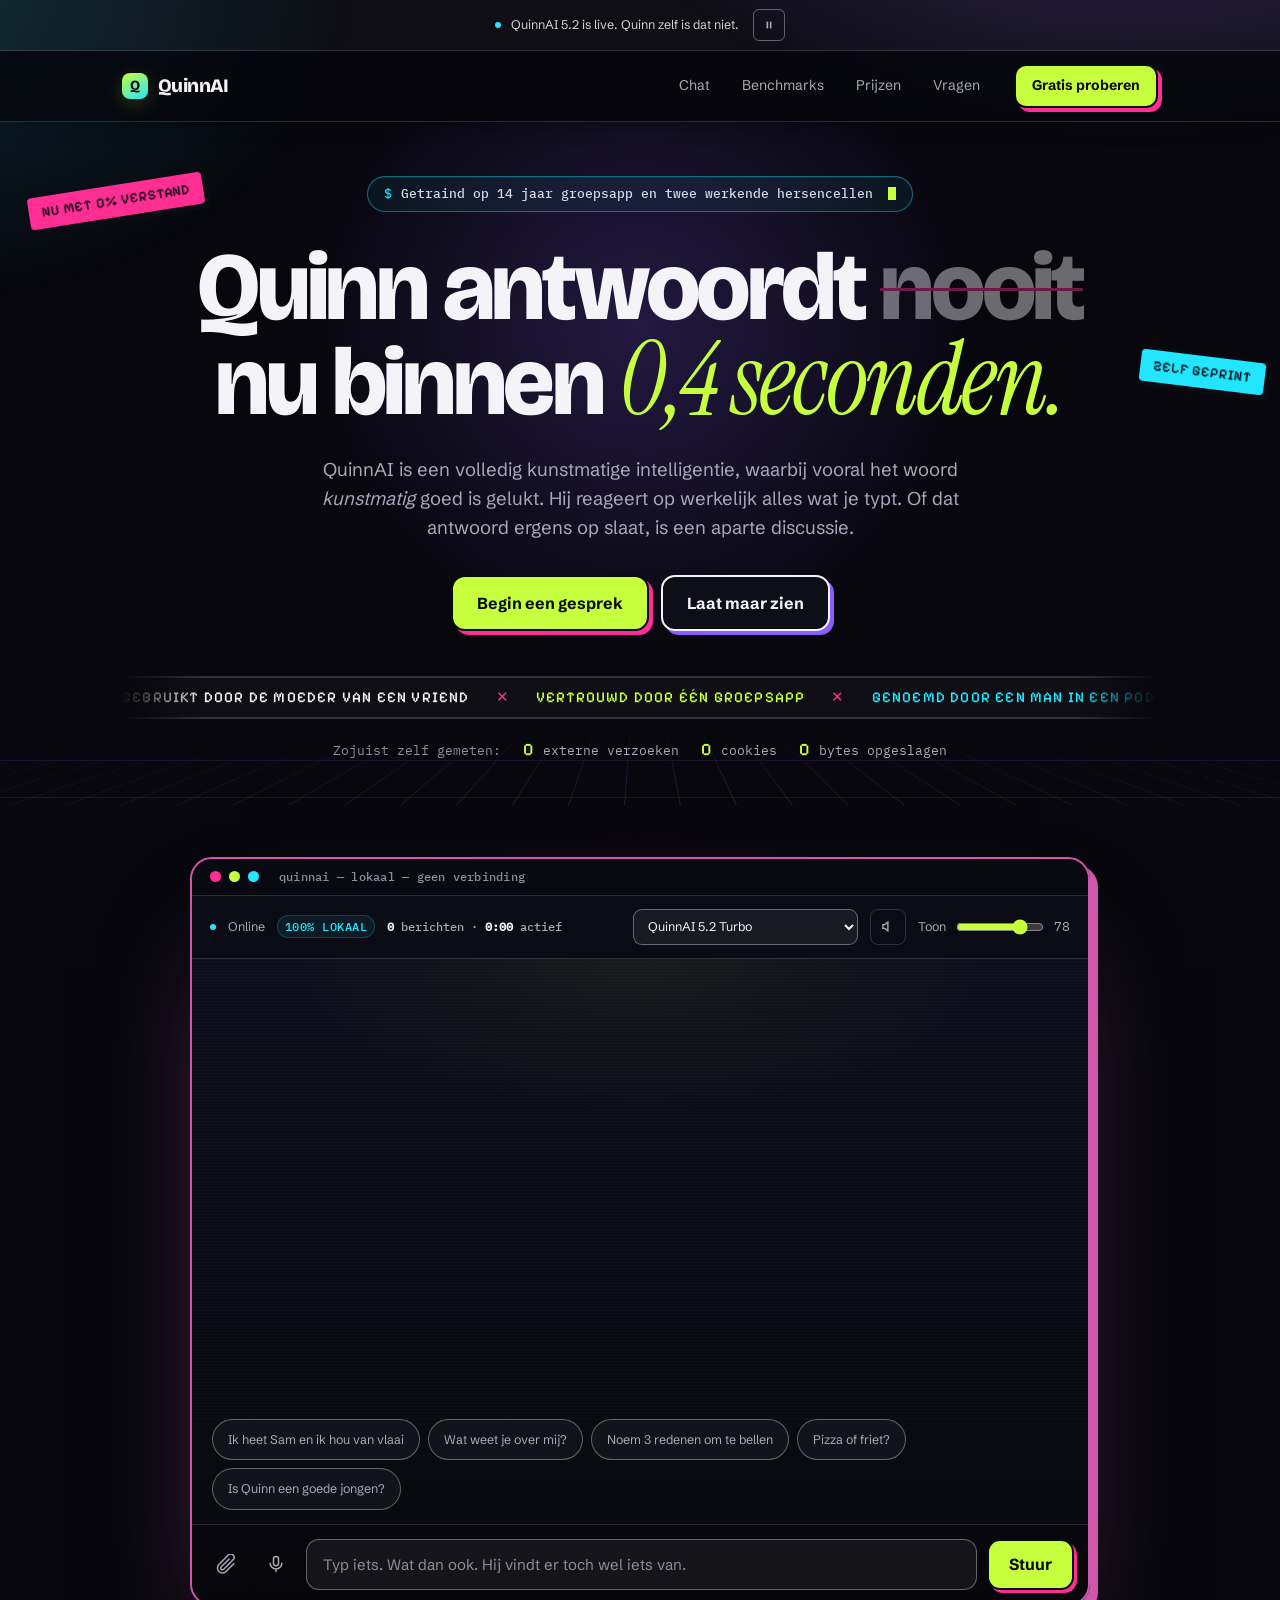
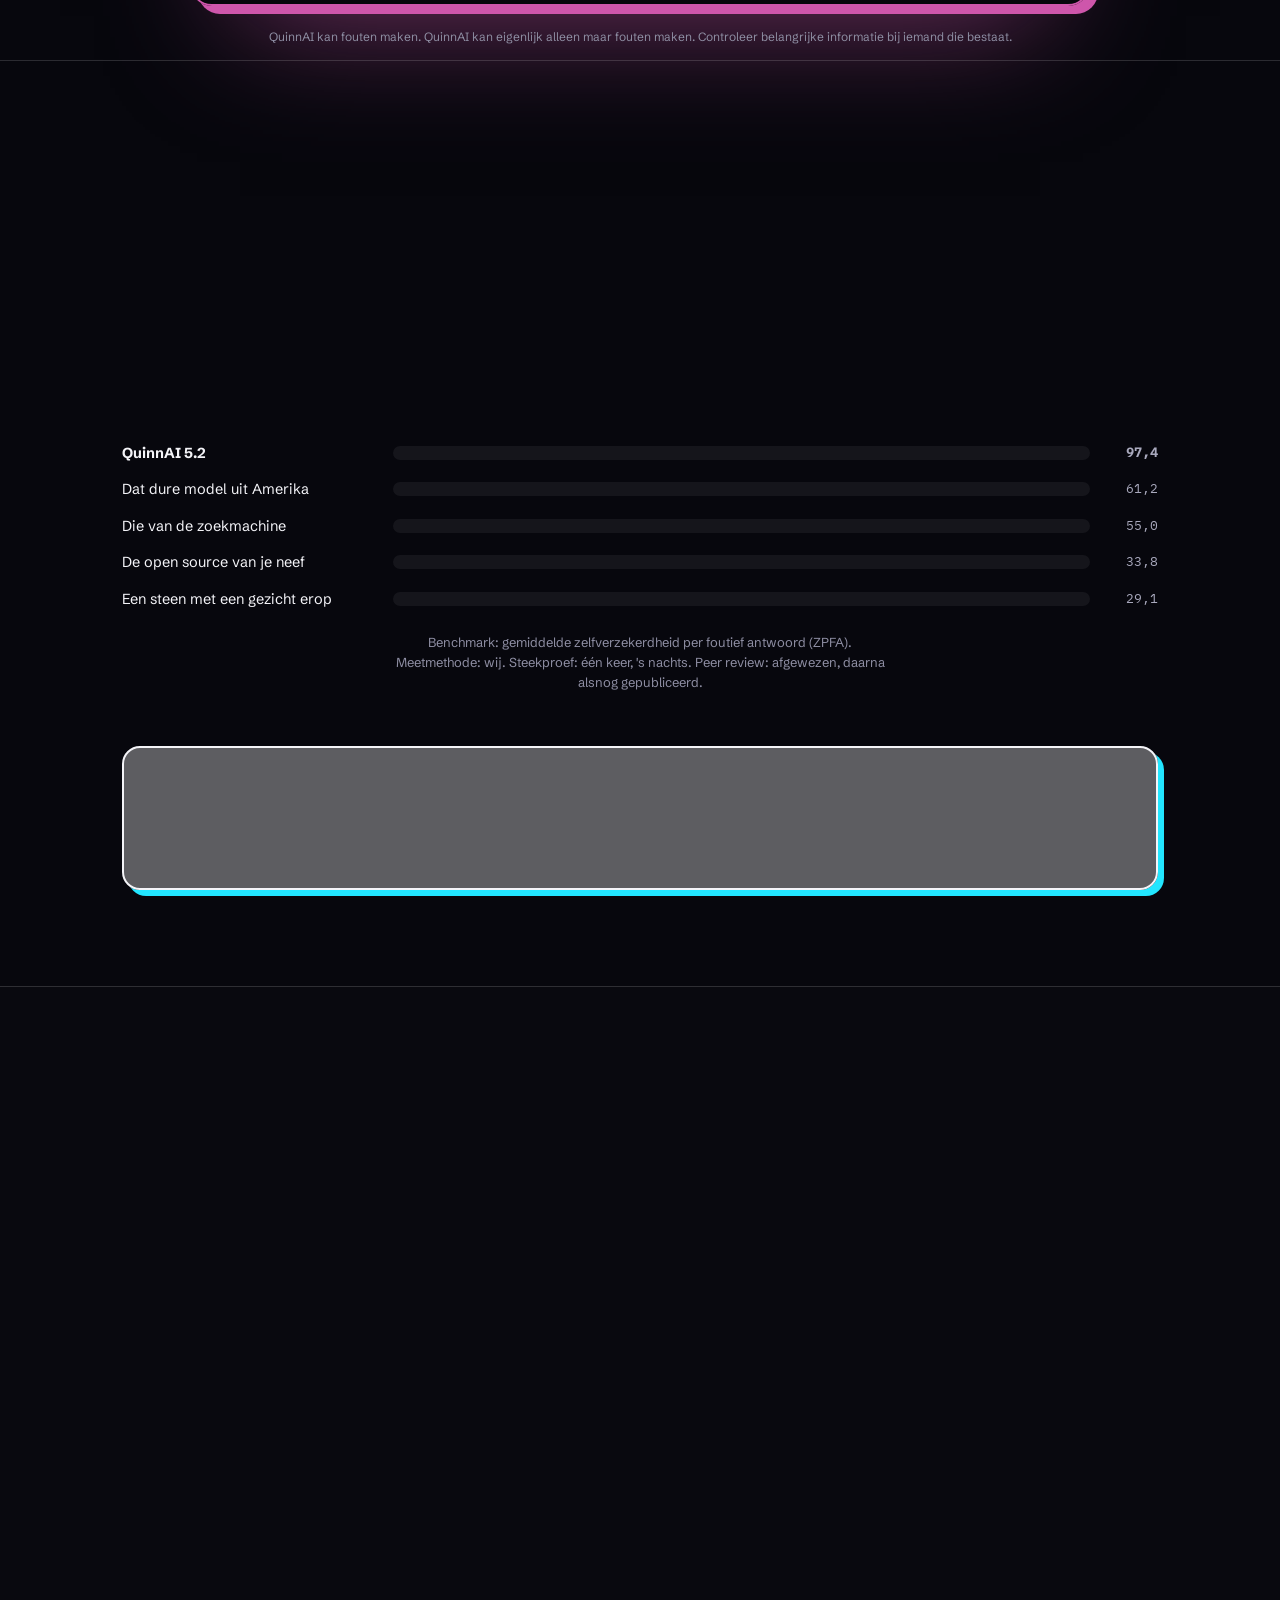
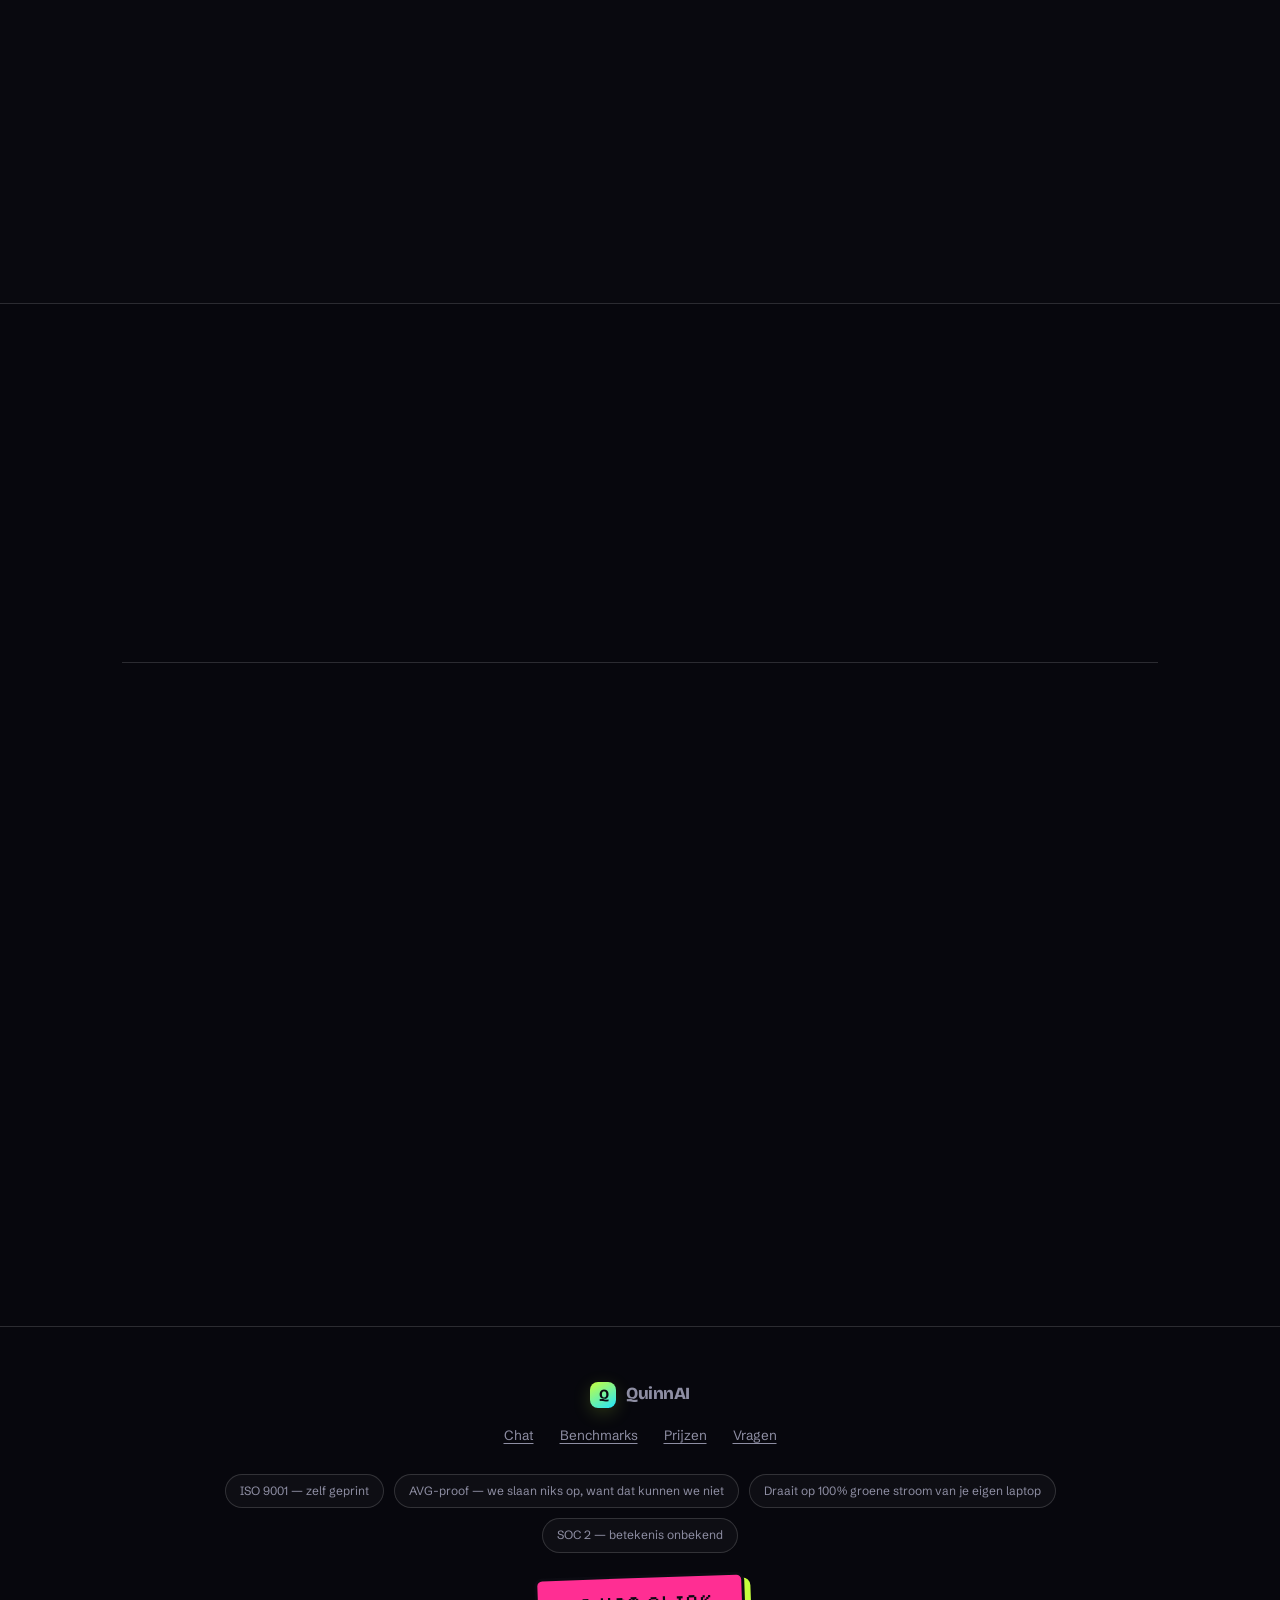
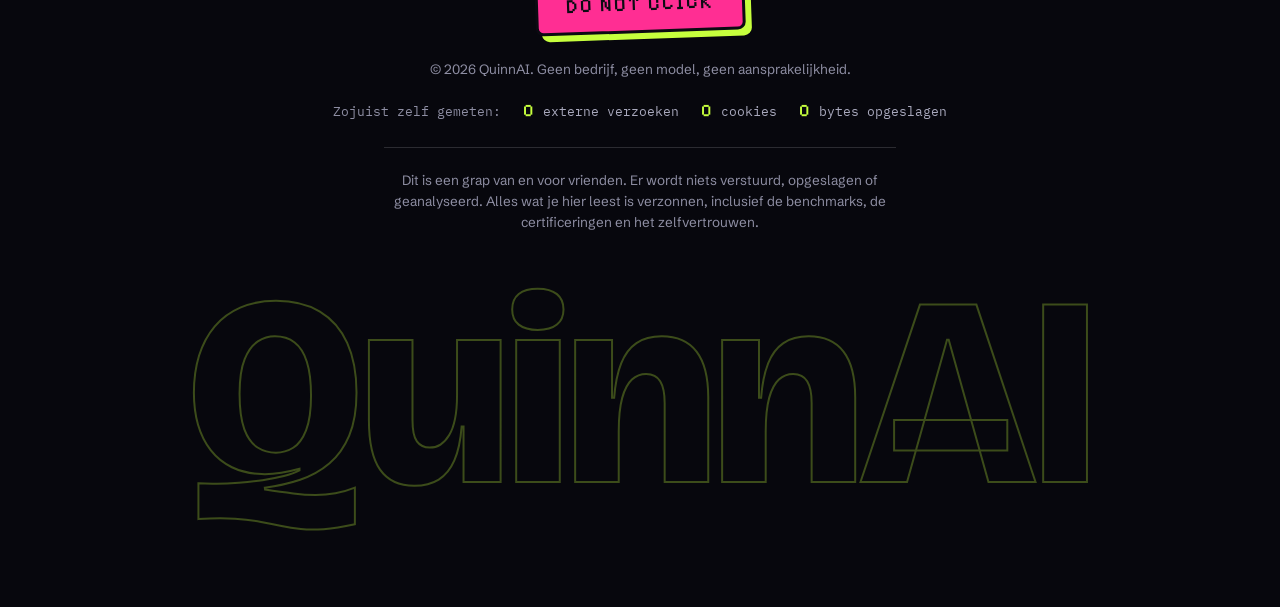
==== index.html @ 5f0dec19 "Engine v6 fase 1: typfouten-tolerantie, stam, scoring, combineren, doorvragen + privacy-opschoning -" ====
<!DOCTYPE html>
<html lang="nl">
<head>
<meta charset="UTF-8">
<meta http-equiv="Content-Security-Policy" content="default-src 'none'; script-src 'self'; style-src 'self'; font-src 'self'; img-src 'self' data:; connect-src 'none'; media-src 'none'; object-src 'none'; base-uri 'none'; form-action 'none'">
<meta name="referrer" content="no-referrer">
<meta name="viewport" content="width=device-width, initial-scale=1">
<title>QuinnAI — het taalmodel dat je liever niet had gehad</title>
<meta name="description" content="QuinnAI: een kunstmatige intelligentie zonder de intelligentie. Antwoordt binnen 0,4 seconden. Zelden nuttig.">
<meta property="og:title" content="QuinnAI">
<meta property="og:description" content="Een taalmodel getraind op 14 jaar groepsapp. Antwoordt binnen 0,4 seconden. Zelden nuttig.">
<meta property="og:type" content="website">
<meta property="og:url" content="https://quinnai.tech/">
<meta property="og:locale" content="nl_NL">
<link rel="canonical" href="https://quinnai.tech/">
<meta property="og:image" content="https://quinnai.tech/assets/img/og-image.png?v=3">
<meta property="og:image:width" content="1200">
<meta property="og:image:height" content="630">
<meta property="og:image:alt" content="QuinnAI — Quinn antwoordt nooit, nu binnen 0,4 seconden.">
<meta name="twitter:card" content="summary_large_image">
<meta name="twitter:title" content="QuinnAI">
<meta name="twitter:description" content="Een taalmodel getraind op 14 jaar groepsapp. Antwoordt binnen 0,4 seconden. Zelden nuttig.">
<meta name="twitter:image" content="https://quinnai.tech/assets/img/og-image.png?v=3">
<meta name="theme-color" content="#07070d">
<meta name="color-scheme" content="dark">
<link rel="apple-touch-icon" href="/assets/img/apple-touch-icon.png">
<link rel="icon" href="data:image/svg+xml,<svg xmlns='http://www.w3.org/2000/svg' viewBox='0 0 64 64'><defs><linearGradient id='g' x1='0' y1='0' x2='1' y2='1'><stop offset='0' stop-color='%23c6ff3d'/><stop offset='1' stop-color='%2322e6ff'/></linearGradient></defs><rect width='64' height='64' rx='16' fill='%2307070d'/><rect x='3' y='3' width='58' height='58' rx='14' fill='url(%23g)'/><text x='32' y='47' font-size='42' font-weight='800' text-anchor='middle' font-family='Helvetica,Arial,sans-serif' fill='%230b0b12'>Q</text></svg>">
<link rel="preload" href="assets/fonts/schibsted-grotesk-latin-wght-normal.woff2" as="font" type="font/woff2" crossorigin>
<link rel="preload" href="assets/fonts/bricolage-grotesque-latin-opsz-normal.woff2" as="font" type="font/woff2" crossorigin>
<link rel="stylesheet" href="assets/css/style.css?v=0cb210b5">
</head>
<body>

<a href="#hoofdinhoud" class="skip-link">Direct naar inhoud</a>

<div class="ticker" role="region" aria-label="Systeemmeldingen">
  <span class="dot"></span>
  <span id="ticker-text">QuinnAI 5.2 is live. Quinn zelf is dat niet.</span>
  <button id="ticker-pauze" class="ticker-pauze" aria-pressed="false" aria-label="Berichtenbalk pauzeren"><svg width="10" height="10" viewBox="0 0 24 24" fill="currentColor" aria-hidden="true"><rect x="6" y="4" width="4" height="16"/><rect x="14" y="4" width="4" height="16"/></svg></button>
</div>

<nav aria-label="Hoofdnavigatie">
  <div class="nav-in">
    <a href="#top" class="brand"><span class="mark">Q</span> QuinnAI</a>
    <div class="nav-links">
      <a href="#chat">Chat</a>
      <a href="#benchmarks">Benchmarks</a>
      <a href="#prijzen">Prijzen</a>
      <a href="#vragen">Vragen</a>
    </div>
    <a href="#chat" class="btn btn-primary">Gratis proberen</a>
  </div>
</nav>

<header id="top">
  <span class="sticker hero-sticker a" aria-hidden="true">Nu met 0% verstand</span>
  <span class="sticker cyan hero-sticker b" aria-hidden="true">Zelf geprint</span>
  <div class="wrap">
    <span class="pill"><span class="pr" aria-hidden="true">$</span> Getraind op 14 jaar groepsapp en twee werkende hersencellen<span class="cursor" aria-hidden="true"></span></span>
    <h1>Quinn antwoordt <s>nooit<span class="sr-only"> (doorgestreept)</span></s><br>nu binnen <span class="serif glitch" data-text="0,4 seconden.">0,4 seconden.</span></h1>
    <p class="lede">QuinnAI is een volledig kunstmatige intelligentie, waarbij vooral het woord <em>kunstmatig</em> goed is gelukt. Hij reageert op werkelijk alles wat je typt. Of dat antwoord ergens op slaat, is een aparte discussie.</p>
    <div class="hero-cta">
      <a href="#chat" class="btn btn-primary">Begin een gesprek</a>
      <button class="btn" id="demo-btn">Laat maar zien</button>
    </div>
    <div class="marquee" role="group" aria-label="Wat anderen over QuinnAI zeggen">
      <div class="marquee-track">
        <div class="marquee-set"><span>Gebruikt door de moeder van een vriend</span><span>Vertrouwd door één groepsapp</span><span>Genoemd door een man in een podcast</span><span>Nog niet aangeklaagd</span><span>0 bronnen geraadpleegd</span><span>Peer review: afgewezen</span><span>ISO 9001: zelf geprint</span></div>
        <div class="marquee-set" aria-hidden="true"><span>Gebruikt door de moeder van een vriend</span><span>Vertrouwd door één groepsapp</span><span>Genoemd door een man in een podcast</span><span>Nog niet aangeklaagd</span><span>0 bronnen geraadpleegd</span><span>Peer review: afgewezen</span><span>ISO 9001: zelf geprint</span></div>
      </div>
    </div>
    <div class="proof" role="group" aria-label="Privacy-meting van deze pagina">
      <span class="proof-label">Zojuist zelf gemeten:</span>
      <span><b data-proof="ext">0</b> externe verzoeken</span>
      <span><b data-proof="cookie">0</b> cookies</span>
      <span><b data-proof="opslag">0</b> bytes opgeslagen</span>
    </div>
  </div>
</header>

<main id="hoofdinhoud" tabindex="-1">
<div class="wrap" id="chat">
  <h2 class="sr-only">Gesprek met QuinnAI</h2>
  <noscript><p class="noscript-melding">QuinnAI draait volledig in je browser en heeft daar JavaScript voor nodig. Zonder JavaScript is er alleen Quinn zelf, en die antwoordt nooit.</p></noscript>
  <div class="chat-shell">
    <div class="chat-title" aria-hidden="true"><i></i><i></i><i></i><span>quinnai &mdash; lokaal &mdash; geen verbinding</span></div>
    <div class="chat-top">
      <span class="dot"></span>
      <span class="label">Online</span>
      <span class="local-badge">100% lokaal</span>
      <span class="session-badge mono" id="session-badge"><span id="sess-msgs">0</span><span class="sb-label"> berichten</span> · <span id="sess-uptime">0:00</span><span class="sb-label"> actief</span></span>
      <div class="right">
        <select class="model" id="model" aria-label="Model kiezen">
          <option>QuinnAI 5.2 Turbo</option>
          <option>QuinnAI 5.2 Nano (heeft honger)</option>
          <option>QuinnAI 4 Legacy (nog bozer)</option>
          <option>Quinn zelf — offline</option>
        </select>
        <button id="sound-btn" class="sound-btn" type="button" aria-pressed="false" aria-label="Typgeluid inschakelen">
          <svg width="15" height="15" viewBox="0 0 24 24" fill="none" stroke="currentColor" stroke-width="2.2" aria-hidden="true"><path d="M11 5 6 9H3v6h3l5 4V5Z"/><path id="sound-golf" d="M16 9a5 5 0 0 1 0 6" opacity="0"/></svg>
        </button>
        <div class="slider-wrap">
          <label for="sarcasme">Toon</label>
          <input type="range" id="sarcasme" min="0" max="100" value="78">
          <span class="mono" id="sarc-val">78</span>
        </div>
      </div>
    </div>

    <div class="log" id="log" role="log" tabindex="0" aria-live="polite" aria-label="Gesprek met QuinnAI"></div>
    <div id="live-announcer" class="sr-only" aria-live="polite" aria-atomic="true"></div>

    <div class="chips" id="chips">
      <button class="chip">Ik heet Sam en ik hou van vlaai</button>
      <button class="chip">Wat weet je over mij?</button>
      <button class="chip">Noem 3 redenen om te bellen</button>
      <button class="chip">Pizza of friet?</button>
      <button class="chip">Is Quinn een goede jongen?</button>
    </div>

    <div class="compose">
      <button type="button" class="fake-attachment" id="fake-clip" aria-label="Bijlage">
        <svg viewBox="0 0 24 24" fill="none" stroke="currentColor" stroke-width="1.8" stroke-linecap="round" stroke-linejoin="round" aria-hidden="true">
          <path d="M21.4 11.6 12 21a6 6 0 0 1-8.5-8.5l11.3-11.3a4 4 0 0 1 5.7 5.7L9.2 18.2a2 2 0 1 1-2.8-2.8l9.2-9.2"/>
        </svg>
      </button>
      <button type="button" class="fake-attachment" id="fake-mic" aria-label="Microfoon">
        <svg viewBox="0 0 24 24" fill="none" stroke="currentColor" stroke-width="1.8" stroke-linecap="round" stroke-linejoin="round" aria-hidden="true">
          <rect x="9" y="3" width="6" height="11" rx="3"/>
          <path d="M5 11a7 7 0 0 0 14 0M12 18v3"/>
        </svg>
      </button>
      <label for="input" class="sr-only">Bericht aan QuinnAI</label>
      <input id="input" type="text" autocomplete="off" placeholder="Typ iets. Wat dan ook. Hij vindt er toch wel iets van.">
      <button class="send" id="send">Stuur</button>
    </div>
  </div>
  <p class="disclaimer">QuinnAI kan fouten maken. QuinnAI kan eigenlijk alleen maar fouten maken. Controleer belangrijke informatie bij iemand die bestaat.</p>

  <div class="profiel" id="profiel" hidden>
    <div class="profiel-top">
      <span class="dot"></span>
      <span class="profiel-titel">Profiel wordt opgebouwd</span>
      <div class="profiel-acties">
        <button id="download-btn" class="vergeet">Download dossier</button>
        <button id="vergeet-btn" class="vergeet">Vergeet alles</button>
      </div>
    </div>
    <dl id="profiel-lijst"></dl>
    <p class="profiel-voet">Dit staat alleen in je eigen browser. Sluit het tabblad en het is weg — daar hoef je niets voor aan te klikken.</p>
  </div>
</div>

<section id="benchmarks" aria-labelledby="h-benchmarks">
  <div class="wrap">
    <div class="sec-head">
      <p class="eyebrow" aria-hidden="true">01 &middot; Benchmarks</p>
      <h2 id="h-benchmarks">De cijfers liegen niet, <span class="serif">wij wel</span></h2>
      <p>We hebben QuinnAI vergeleken met de bekende modellen op de enige benchmark die er in een groepsapp toe doet.</p>
    </div>

    <div class="bench" id="bench">
      <div class="bar-row hero"><span>QuinnAI 5.2</span><span class="track"><span class="fill w-97" data-w="97"></span></span><span class="bar-val">97,4</span></div>
      <div class="bar-row"><span>Dat dure model uit Amerika</span><span class="track"><span class="fill w-61" data-w="61"></span></span><span class="bar-val">61,2</span></div>
      <div class="bar-row"><span>Die van de zoekmachine</span><span class="track"><span class="fill w-55" data-w="55"></span></span><span class="bar-val">55,0</span></div>
      <div class="bar-row"><span>De open source van je neef</span><span class="track"><span class="fill w-34" data-w="34"></span></span><span class="bar-val">33,8</span></div>
      <div class="bar-row"><span>Een steen met een gezicht erop</span><span class="track"><span class="fill w-29" data-w="29"></span></span><span class="bar-val">29,1</span></div>
    </div>
    <p class="bench-note">Benchmark: gemiddelde zelfverzekerdheid per foutief antwoord (ZPFA). Meetmethode: wij. Steekproef: één keer, 's nachts. Peer review: afgewezen, daarna alsnog gepubliceerd.</p>

    <div class="stats">
      <div class="stat"><div class="n" data-count="99.4" data-suffix="%">99,4%</div><div class="k">Zelfvertrouwen zonder onderbouwing</div></div>
      <div class="stat"><div class="n" data-count="0" data-suffix="">0</div><div class="k">Bronnen geraadpleegd, ooit</div></div>
      <div class="stat"><div class="n" data-count="1400" data-suffix="+">1400+</div><div class="k">Meningen over onderwerpen zonder kennis</div></div>
      <div class="stat"><div class="n" data-count="0.4" data-suffix="s">0,4s</div><div class="k">Tot het eerste onzinnige antwoord</div></div>
    </div>
  </div>
</section>

<section id="prijzen" aria-labelledby="h-prijzen">
  <div class="wrap">
    <div class="sec-head">
      <p class="eyebrow" aria-hidden="true">02 &middot; Capitalism&trade;</p>
      <h2 id="h-prijzen">Prijzen</h2>
      <p>Alle abonnementen zijn gratis, want er is geen betaalsysteem, geen bedrijf en geen bankrekening. De knoppen doen wel iets.</p>
    </div>
    <div class="tiers">
      <div class="tier">
        <h3>Gratis</h3>
        <div class="price">€0<small> /altijd</small></div>
        <p class="muted tier-lede">Voor vrienden die bij de kassa opeens naar hun telefoon kijken.</p>
        <ul>
          <li><i>✓</i> Onbeperkt berichten sturen</li>
          <li><i>✓</i> Onbeperkt genegeerd worden</li>
          <li><i>✓</i> Antwoorden van wisselende kwaliteit</li>
          <li class="no"><i>✕</i> Gelijk krijgen</li>
        </ul>
        <button class="btn" data-say="Je gebruikt dit abonnement al. Al twintig minuten. Zonder iets terug te doen.">Kies Gratis</button>
      </div>
      <div class="tier best">
        <span class="ribbon">Meest gekozen</span>
        <h3>Vriendenprijs</h3>
        <div class="price">€7,50<small> /tikkie</small></div>
        <p class="muted tier-lede">Voor wie echt antwoord wil en bereid is daarvoor te betalen.</p>
        <ul>
          <li><i>✓</i> Alles uit Gratis, maar met meer schuldgevoel</li>
          <li><i>✓</i> Antwoord gegarandeerd binnen 3 werkdagen</li>
          <li><i>✓</i> Persoonlijk op maat gemaakte beledigingen</li>
          <li><i>✓</i> Toegang tot het antwoord "sorry druk gehad"</li>
        </ul>
        <button class="btn btn-primary" data-say="Tikkie verstuurd naar je moeder. Zij weet nergens van. Succes met dat gesprek.">Stuur de tikkie</button>
      </div>
      <div class="tier">
        <h3>Enterprise</h3>
        <div class="price price-lang">Date met je moeder<small> /eenmalig</small></div>
        <p class="muted tier-lede">Voor bedrijven die niet weten wat ze kopen, maar wel een avondje uit willen met jouw moeder.</p>
        <ul>
          <li><i>✓</i> Eigen kleurtje in de chat</li>
          <li><i>✓</i> Een factuur met veel afkortingen erop</li>
          <li><i>✓</i> Jouw moeder kiest het restaurant</li>
          <li class="no"><i>✕</i> Opzeggen</li>
        </ul>
        <button class="btn" data-say="Date met je moeder ingepland: zaterdag, 19:00. Zij kiest het restaurant, jij betaalt. Kleine lettertjes: je mag niet naar je telefoon kijken.">Plan de date</button>
      </div>
    </div>
  </div>
</section>

<section id="vragen" aria-labelledby="h-vragen">
  <div class="wrap">
    <div class="sec-head">
      <p class="eyebrow" aria-hidden="true">03 &middot; FAQ</p>
      <h2 id="h-vragen">Vragen die <span class="serif">niemand stelde</span></h2>
      <p>Toch beantwoord, want een echte AI-site heeft dit nou eenmaal.</p>
    </div>
    <div class="faq" id="faq">
      <div class="qa">
        <h3><button aria-expanded="false" aria-controls="faq-1">Is dit een echte AI?</button></h3>
        <div class="a" id="faq-1"><p>Nee. Er zit geen model achter, geen server en geen internetverbinding. Alles gebeurt in je eigen browser met ongeveer driehonderd regels code die je woorden terugkaatst met de zelfverzekerdheid van iemand die net één podcast heeft geluisterd.</p></div>
      </div>
      <div class="qa">
        <h3><button aria-expanded="false" aria-controls="faq-2">Onthoudt hij echt wat ik zeg?</button></h3>
        <div class="a" id="faq-2"><p>Binnen één gesprek wel. Vertel je "ik heet Sam" of "ik hou van vlaai", dan pikt hij dat op, zet het in het profiel onder de chat en komt er later op terug. Het staat puur in het werkgeheugen van je browser: geen server, geen opslag, geen cookie. Ververs de pagina en hij kent je niet meer.</p></div>
      </div>
      <div class="qa">
        <h3><button aria-expanded="false" aria-controls="faq-3">Slaan jullie mijn gesprekken op?</button></h3>
        <div class="a" id="faq-3"><p>We kunnen het niet eens als we zouden willen. Zodra je de pagina ververst is alles weg, inclusief de dingen waar je nu spijt van hebt.</p></div>
      </div>
      <div class="qa">
        <h3><button aria-expanded="false" aria-controls="faq-4">Waarom antwoordt hij zo bot?</button></h3>
        <div class="a" id="faq-4"><p>Dat is geen fout, dat is de hele productstrategie. Schuif de toon-slider naar links als je het zachter wilt. Hij houdt zich er niet aan, maar hij waardeert de moeite.</p></div>
      </div>
      <div class="qa">
        <h3><button aria-expanded="false" aria-controls="faq-5">Kan ik dit op mijn werk gebruiken?</button></h3>
        <div class="a" id="faq-5"><p>Zeker. Zet het in een presentatie, noem het "een verkennend AI-initiatief" en niemand durft door te vragen. Zo werkt de hele sector.</p></div>
      </div>
      <div class="qa">
        <h3><button aria-expanded="false" aria-controls="faq-6">Wie is Quinn?</button></h3>
        <div class="a" id="faq-6"><p>Een vriend die zo vaak "ja ik reageer zo" zei dat zijn vrienden hem Quinn.ai zijn gaan noemen. Deze site is de logische en licht overdreven volgende stap.</p></div>
      </div>
    </div>
  </div>
</section>
</main>

<footer>
  <div class="wrap">
    <div class="brand foot-brand"><span class="mark">Q</span> QuinnAI</div>
    
    <nav aria-label="Footernavigatie" class="footer-nav">
      <a href="#chat">Chat</a>
      <a href="#benchmarks">Benchmarks</a>
      <a href="#prijzen">Prijzen</a>
      <a href="#vragen">Vragen</a>
    </nav>

    <div class="badges">
      <span class="badge">ISO 9001 — zelf geprint</span>
      <span class="badge">AVG-proof — we slaan niks op, want dat kunnen we niet</span>
      <span class="badge">Draait op 100% groene stroom van je eigen laptop</span>
      <span class="badge">SOC 2 — betekenis onbekend</span>
    </div>
    <div class="dnc-wrap"><button type="button" class="dnc" id="do-not-click" aria-haspopup="dialog">Do Not Click</button></div>
    <p>© <span id="year">2026</span> QuinnAI. Geen bedrijf, geen model, geen aansprakelijkheid.</p>
    <div class="proof" role="group" aria-label="Privacy-meting van deze pagina">
      <span class="proof-label">Zojuist zelf gemeten:</span>
      <span><b data-proof="ext">0</b> externe verzoeken</span>
      <span><b data-proof="cookie">0</b> cookies</span>
      <span><b data-proof="opslag">0</b> bytes opgeslagen</span>
    </div>
    <p class="foot-real">Dit is een grap van en voor vrienden. Er wordt niets verstuurd, opgeslagen of geanalyseerd. Alles wat je hier leest is verzonnen, inclusief de benchmarks, de certificeringen en het zelfvertrouwen.</p>
  </div>
  <div class="wordmark" aria-hidden="true">QuinnAI</div>
</footer>

<button id="naar-boven" class="naar-boven" aria-label="Terug naar boven" hidden>
  <svg width="18" height="18" viewBox="0 0 24 24" fill="none" stroke="currentColor" stroke-width="2.4" aria-hidden="true"><path d="M12 19V5M5 12l7-7 7 7"/></svg>
</button>


<div id="bsod" class="bsod" role="alertdialog" aria-modal="true" aria-labelledby="bsod-titel" aria-describedby="bsod-tekst" hidden>
  <div class="bsod-in">
    <p class="bsod-smiley" aria-hidden="true">:(</p>
    <h2 id="bsod-titel">QuinnAI heeft een probleem ondervonden</h2>
    <p id="bsod-tekst" class="bsod-tekst"></p>
    <p class="bsod-pct" aria-hidden="true"><span id="bsod-pct">0</span>% voltooid</p>
    <div class="bsod-rij">
      <canvas id="bsod-qr" class="bsod-qr" width="25" height="25" aria-hidden="true"></canvas>
      <div class="bsod-meta">
        <p>Meer informatie vind je nergens, want we hebben niets bijgehouden.</p>
        <p>Als je contact opneemt met Quinn, geef dan deze stopcode door: <b id="bsod-code"></b></p>
      </div>
    </div>
    <button type="button" id="bsod-sluit" class="btn bsod-btn">Doe alsof er niets gebeurd is</button>
  </div>
</div>
<script src="assets/js/engine.js?v=efb0bb90"></script>
<script src="assets/js/proof.js?v=f2be174e"></script>
<script src="assets/js/arcade.js?v=b09ea455"></script>
<script src="assets/js/ui.js?v=526b738d"></script>
<script src="assets/js/bsod.js?v=1feeb1b1"></script>
</body>
</html>
---- assets/css/style.css ----
/* Zelf gehoste lettertypen (geen verbinding met Google; zie assets/fonts/) */
@font-face{font-family:'Bricolage Grotesque';font-style:normal;font-weight:200 800;font-display:swap;src:url(../fonts/bricolage-grotesque-latin-opsz-normal.woff2) format('woff2');unicode-range:U+0000-00FF,U+0131,U+0152-0153,U+02BB-02BC,U+02C6,U+02DA,U+02DC,U+0304,U+0308,U+0329,U+2000-206F,U+20AC,U+2122,U+2191,U+2193,U+2212,U+2215,U+FEFF,U+FFFD}
@font-face{font-family:'Schibsted Grotesk';font-style:normal;font-weight:400 900;font-display:swap;src:url(../fonts/schibsted-grotesk-latin-wght-normal.woff2) format('woff2');unicode-range:U+0000-00FF,U+0131,U+0152-0153,U+02BB-02BC,U+02C6,U+02DA,U+02DC,U+0304,U+0308,U+0329,U+2000-206F,U+20AC,U+2122,U+2191,U+2193,U+2212,U+2215,U+FEFF,U+FFFD}
@font-face{font-family:'Instrument Serif';font-style:italic;font-weight:400;font-display:swap;src:url(../fonts/instrument-serif-latin-400-italic.woff2) format('woff2');unicode-range:U+0020-007E,U+00A0-00FF,U+0131,U+0152-0153,U+02C6,U+02DA,U+02DC,U+2013-2014,U+2018-201E,U+2022,U+2026,U+20AC,U+2212}
@font-face{font-family:'Boldonse';font-style:normal;font-weight:400;font-display:swap;src:url(../fonts/boldonse-latin-400-normal.woff2) format('woff2');unicode-range:U+0020-007E,U+00A0-00FF,U+0131,U+0152-0153,U+02C6,U+02DA,U+02DC,U+2013-2014,U+2018-201E,U+2022,U+2026,U+20AC,U+2212}
@font-face{font-family:'Pixelify Sans';font-style:normal;font-weight:500;font-display:swap;src:url(../fonts/pixelify-sans-latin-500-normal.woff2) format('woff2');unicode-range:U+0020-007E,U+00A0-00FF,U+0131,U+0152-0153,U+02C6,U+02DA,U+02DC,U+2013-2014,U+2018-201E,U+2022,U+2026,U+20AC,U+2212}
@font-face{font-family:'IBM Plex Mono';font-style:normal;font-weight:400;font-display:swap;src:url(../fonts/ibm-plex-mono-latin-400-normal.woff2) format('woff2');unicode-range:U+0000-00FF,U+0131,U+0152-0153,U+02BB-02BC,U+02C6,U+02DA,U+02DC,U+0304,U+0308,U+0329,U+2000-206F,U+20AC,U+2122,U+2191,U+2193,U+2212,U+2215,U+FEFF,U+FFFD}
@font-face{font-family:'IBM Plex Mono';font-style:normal;font-weight:500;font-display:swap;src:url(../fonts/ibm-plex-mono-latin-500-normal.woff2) format('woff2');unicode-range:U+0000-00FF,U+0131,U+0152-0153,U+02BB-02BC,U+02C6,U+02DA,U+02DC,U+0304,U+0308,U+0329,U+2000-206F,U+20AC,U+2122,U+2191,U+2193,U+2212,U+2215,U+FEFF,U+FFFD}
:root{
    /* AI Arcade (v3): bijna-zwart met neon. Alle tekst-op-achtergrond paren worden bewaakt door tools/check.js */
    --ink:#07070d;
    --ink-2:#0e0e19;
    --ink-3:#171726;
    --line:rgba(255,255,255,.35);      /* 3:1 non-text contrast */
    --line-soft:rgba(255,255,255,.15);
    --paper:#f4f4f8;
    --muted:#a9a9bd;
    --muted-3:#8e8ea3;
    --bsod:#0a3fd1;           /* alleen voor de nep-crash (Do Not Click) */
    --lime:#c6ff3d;           /* primair: CTA's, accent, glow */
    --pink:#ff2e93;           /* secundair: stickers, hover, gevaar */
    --violet:#8b5cff;         /* verlopen, lijnen, gloed */
    --cyan:#22e6ff;           /* links, data, chat-glow, terminal */
    --orange:#ff7a1a;         /* warm accent in verlopen */
    --lime-hover:#d8ff6e;     /* hover op lime-knoppen */
    --on-lime:#0b0b12;        /* tekst op lime / cyaan / roze */
    --on-lime-mark:#0b0b12;   /* Q op het merk-icoon */
    --text-soft:#d8d8e6;      /* iets zachter dan --paper, voor lijstjes en profiel */
    --surface-1:rgba(255,255,255,.03);
    --surface-2:rgba(255,255,255,.06);
    --surface-3:rgba(255,255,255,.11);
    --radius:18px;
    --wrap:1080px;
    color-scheme:dark;   /* native controls (select, range, scrollbars) in donker */
    --font-display:'Boldonse','Bricolage Grotesque',sans-serif;   /* alleen korte stukken: breed lettertype */
    --font-pixel:'Pixelify Sans','IBM Plex Mono',monospace;
    --hard:4px 4px 0;          /* neubrutalist offset-schaduw */
    --dur-fast:.15s;   /* hover/active */
    --dur:.22s;        /* kaarten, tegels */
  }
  *{box-sizing:border-box}
  ::selection{background:var(--lime);color:var(--on-lime)}
  html{scrollbar-color:rgba(255,255,255,.22) var(--ink)}
  .serif{font-family:'Instrument Serif',Georgia,serif;font-style:italic;font-weight:400;letter-spacing:-.015em;color:var(--lime)}
  .eyebrow{font:500 14px var(--font-pixel);letter-spacing:.16em;text-transform:uppercase;color:var(--cyan);margin:0 0 14px}
  .cursor{display:inline-block;width:.55em;height:1em;background:var(--lime);margin-left:6px;vertical-align:-2px;animation:blink 1s steps(1) infinite}
  html{scroll-behavior:smooth;scroll-padding-top:72px}
  body{
    margin:0;background:var(--ink);color:var(--paper);
    font-family:'Schibsted Grotesk',system-ui,-apple-system,'Segoe UI',sans-serif;
    font-size:16px;line-height:1.55;-webkit-font-smoothing:antialiased;
    overflow-x:hidden;
  }
  body::before{
    content:"";position:fixed;inset:-10%;pointer-events:none;z-index:0;
    background:
      radial-gradient(900px 560px at 82% -10%, rgba(139,92,255,.30), transparent 62%),
      radial-gradient(760px 520px at 2% 8%, rgba(34,230,255,.14), transparent 60%),
      radial-gradient(900px 500px at 50% 112%, rgba(255,46,147,.14), transparent 60%);
    animation:drift 22s ease-in-out infinite alternate;
  }
  @keyframes drift{
    from{transform:translate(0,0)}
    to{transform:translate(-1.5%, 1.5%)}
  }
  body::after{
    content:"";position:fixed;inset:0;pointer-events:none;z-index:0;opacity:.22;
    background-image:linear-gradient(var(--surface-1) 1px,transparent 1px),
      linear-gradient(90deg,var(--surface-1) 1px,transparent 1px);
    background-size:48px 48px;
    mask-image:linear-gradient(to bottom,black,transparent 70%);
  }
  .wrap{max-width:var(--wrap);margin:0 auto;padding:0 22px;position:relative;z-index:1}
  h1,h2,h3{font-family:'Bricolage Grotesque',Georgia,serif;font-weight:800;letter-spacing:-.025em;line-height:1.02;margin:0}
  p{margin:0}
  a{color:inherit}
  .mono{font-family:'IBM Plex Mono',ui-monospace,monospace}
  .muted{color:var(--muted)}

  /* ---------- ticker ---------- */
  .ticker{
    border-bottom:1px solid var(--line-soft);background:var(--surface-1);
    font-size:12.5px;padding:9px 22px;display:flex;gap:10px;align-items:center;justify-content:center;
    position:relative;z-index:30;color:var(--muted);text-align:center;
  }
  .dot{width:6px;height:6px;border-radius:50%;background:var(--cyan);flex:none;box-shadow:0 0 0 0 rgba(34,230,255,.5);animation:ping 2.4s infinite}
  /* SC 2.2.2: de pauzeknop stopt álle decoratieve animaties (animation:none i.p.v. paused,
     anders blijven nieuwe berichten met animation-fill-mode:both onzichtbaar op opacity 0). */
  body.pauzeer-animaties::before,
  body.pauzeer-animaties *,
  body.pauzeer-animaties *::before,
  body.pauzeer-animaties *::after{animation:none!important}
  @keyframes ping{70%{box-shadow:0 0 0 7px rgba(34,230,255,0)}100%{box-shadow:0 0 0 0 rgba(34,230,255,0)}}
  #ticker-text{color:var(--paper);opacity:.85}

  /* ---------- nav ---------- */
  nav{position:sticky;top:0;z-index:40;backdrop-filter:blur(18px);background:rgba(7,7,13,.78);border-bottom:1px solid var(--line-soft);box-shadow:0 12px 30px -24px #000}
  .nav-in{max-width:var(--wrap);margin:0 auto;padding:13px 22px;display:flex;align-items:center;gap:20px}
  .brand{display:flex;align-items:center;gap:10px;font-family:'Bricolage Grotesque',serif;font-weight:800;font-size:19px;letter-spacing:-.03em;text-decoration:none}
  .mark{width:26px;height:26px;border-radius:8px;background:linear-gradient(150deg,var(--lime),var(--cyan));display:grid;place-items:center;color:var(--on-lime-mark);font-size:14px;font-weight:800;flex:none;box-shadow:0 5px 18px rgba(198,255,61,.18)}
  .nav-links{display:flex;gap:4px;margin-left:auto}
  .nav-links a{padding:10px 14px;border-radius:9px;font-size:14px;color:var(--muted);text-decoration:none;position:relative;transition:color var(--dur-fast)}
  .nav-links a:hover{color:var(--paper);background:var(--surface-2)}
  .nav-links a.actief{color:var(--paper)}
  .nav-links a.actief::after{content:"";position:absolute;left:14px;right:14px;bottom:4px;height:2px;border-radius:2px;background:var(--lime)}
  .btn{
    font:inherit;font-size:14px;font-weight:700;padding:9px 16px;border-radius:12px;border:2px solid var(--paper);
    background:var(--ink-2);color:var(--paper);cursor:pointer;text-decoration:none;display:inline-block;
    box-shadow:var(--hard) var(--violet);
    transition:background var(--dur-fast),transform var(--dur-fast),box-shadow var(--dur-fast);
  }
  .btn:hover{background:var(--ink-3);transform:translate(-2px,-2px);box-shadow:6px 6px 0 var(--violet)}
  .btn:active{transform:translate(3px,3px);box-shadow:1px 1px 0 var(--violet)}
  .btn-primary{background:var(--lime);color:var(--on-lime);border-color:var(--on-lime);box-shadow:var(--hard) var(--pink)}
  .btn-primary:hover{background:var(--lime-hover);box-shadow:6px 6px 0 var(--pink)}
  .btn-primary:active{box-shadow:1px 1px 0 var(--pink)}
  :focus-visible{outline:2px solid var(--lime);outline-offset:3px;border-radius:6px}

  .sr-only{position:absolute;width:1px;height:1px;padding:0;margin:-1px;overflow:hidden;clip:rect(0,0,0,0);white-space:nowrap;border:0}

  .naar-boven{
    position:fixed;right:18px;bottom:calc(18px + env(safe-area-inset-bottom,0px));z-index:60;
    width:44px;height:44px;border-radius:13px;border:1px solid var(--line);
    background:rgba(13,17,24,.85);backdrop-filter:blur(10px);color:var(--paper);
    display:grid;place-items:center;cursor:pointer;box-shadow:0 12px 30px -12px rgba(0,0,0,.6);
    opacity:0;transform:translateY(10px);pointer-events:none;visibility:hidden;
    transition:opacity .25s,transform .25s,background var(--dur),visibility 0s linear .25s;
  }
  /* SC 2.4.7: onzichtbaar = ook niet focusbaar (visibility:hidden haalt hem uit de tab-volgorde) */
  .naar-boven.zichtbaar{opacity:1;transform:none;pointer-events:auto;visibility:visible;transition:opacity .25s,transform .25s,background var(--dur),visibility 0s}
  .naar-boven:hover{background:var(--surface-3)}
  .naar-boven:active{transform:scale(.92)}

  .sound-btn{
    background:none;border:1px solid var(--line-soft);border-radius:8px;color:var(--muted);
    width:36px;height:36px;display:grid;place-items:center;cursor:pointer;flex:none;
    transition:color var(--dur-fast),border-color var(--dur-fast);
  }
  .sound-btn:hover{color:var(--paper);border-color:var(--line)}
  .sound-btn[aria-pressed="true"]{color:var(--lime);border-color:rgba(198,255,61,.4)}
  .sound-btn[aria-pressed="true"] #sound-golf{opacity:1}
  .skip-link{
    position:absolute;left:12px;top:-60px;z-index:100;background:var(--lime);color:var(--on-lime);
    font-weight:700;font-size:14px;padding:10px 16px;border-radius:10px;text-decoration:none;
    transition:top var(--dur-fast);
  }
  .skip-link:focus{top:12px}
  #hoofdinhoud:focus{outline:none}   /* alleen programmatische focus na de skip-link */

  .ticker-pauze{
    background:none;border:1px solid var(--line);border-radius:6px;color:var(--muted);
    width:32px;height:32px;flex:none;display:grid;place-items:center;cursor:pointer;margin-left:4px;
  }
  .ticker-pauze[hidden]{display:none}
  .ticker-pauze:hover{color:var(--paper);border-color:var(--line)}
  .ticker-pauze[aria-pressed="true"] svg{display:none}
  .ticker-pauze[aria-pressed="true"]::after{content:"▶";font-size:9px;line-height:1}

  /* ---------- hero ---------- */
  header{padding:clamp(32px,6vh,80px) 0 44px;text-align:center;position:relative;isolation:isolate;overflow-x:clip}
  /* cursor-spotlight (alleen fijne pointer, gezet door arcade.js) */
  header::before{content:"";position:absolute;inset:0;z-index:-1;pointer-events:none;background:radial-gradient(520px circle at var(--mx,50%) var(--my,30%),rgba(139,92,255,.22),transparent 65%)}
  /* retro-grid horizon: perspectief-raster onder de hero, pure CSS */
  header::after{content:"";position:absolute;left:-30%;right:-30%;bottom:0;height:52%;z-index:-1;pointer-events:none;
    background:linear-gradient(rgba(139,92,255,.55) 1px,transparent 1px) 0 0/100% 56px,linear-gradient(90deg,rgba(139,92,255,.55) 1px,transparent 1px) 0 0/56px 100%;
    transform:perspective(420px) rotateX(64deg);transform-origin:50% 100%;
    -webkit-mask-image:linear-gradient(to top,#000 5%,transparent 80%);mask-image:linear-gradient(to top,#000 5%,transparent 80%);opacity:.4;animation:grid-run 2.4s linear infinite}
  @keyframes grid-run{to{background-position:0 56px,0 0}}
  .pill{
    display:inline-flex;align-items:center;gap:9px;font:500 13px/1.4 'IBM Plex Mono',monospace;color:var(--text-soft);
    border:1px solid rgba(34,230,255,.4);border-radius:999px;padding:8px 16px;margin-bottom:clamp(18px,3.4vh,30px);
    background:rgba(34,230,255,.06);box-shadow:inset 0 1px 0 var(--surface-2),0 0 40px -18px rgba(34,230,255,.6);
  }
  .pill .pr{color:var(--cyan);font-weight:500}
  .sticker{display:inline-block;font:500 14px/1 var(--font-pixel);letter-spacing:.06em;text-transform:uppercase;padding:9px 13px;border:2px solid var(--on-lime);border-radius:6px;background:var(--pink);color:var(--on-lime);box-shadow:3px 3px 0 var(--on-lime);transform:rotate(var(--rot,-4deg))}
  .sticker.lime{background:var(--lime)}
  .sticker.cyan{background:var(--cyan)}
  .hero-sticker{position:absolute;z-index:2;pointer-events:none}
  .hero-sticker.a{--rot:-9deg;top:9%;left:2%}
  .hero-sticker.b{--rot:7deg;top:34%;right:1%}
  @media (max-width:1180px){.hero-sticker{display:none}}
  /* glitch op hover/focus: RGB-split via twee kopieën (decoratief, uit de toegankelijkheidsboom) */
  .glitch{position:relative}
  @media (min-width:761px){.glitch{display:inline-block}}
  @media (max-width:760px){.glitch::before,.glitch::after{display:none}}
  .glitch::before,.glitch::after{content:attr(data-text);content:attr(data-text) / "";position:absolute;inset:0;opacity:0;pointer-events:none;mix-blend-mode:screen}
  .glitch::before{color:var(--pink);transform:translate(-3px,0)}
  .glitch::after{color:var(--cyan);transform:translate(3px,0)}
  .glitch:hover::before,.glitch:hover::after,.glitch:focus-visible::before,.glitch:focus-visible::after{opacity:.9;animation:glitch-a .45s steps(2,end) 2}
  .glitch:hover::after,.glitch:focus-visible::after{animation-name:glitch-b}
  @keyframes glitch-a{0%{clip-path:inset(0 0 70% 0);transform:translate(-4px,-1px)}50%{clip-path:inset(40% 0 20% 0);transform:translate(3px,1px)}100%{clip-path:inset(75% 0 0 0);transform:translate(-3px,0)}}
  @keyframes glitch-b{0%{clip-path:inset(60% 0 10% 0);transform:translate(4px,1px)}50%{clip-path:inset(10% 0 60% 0);transform:translate(-3px,-1px)}100%{clip-path:inset(0 0 80% 0);transform:translate(3px,0)}}
  h1{font-size:clamp(44px,min(8vw,13.5vh),96px);line-height:.96;letter-spacing:-.034em;text-wrap:balance}
  h1 .serif{letter-spacing:-.025em;font-size:1.06em;line-height:.9}
  h1 s{text-decoration-thickness:3px;text-decoration-color:var(--pink);opacity:.42}
  .lede{max-width:60ch;margin:clamp(16px,3vh,28px) auto 0;color:var(--muted);font-size:clamp(16.5px,2.3vh,18.5px);line-height:1.55}
  .hero-cta{display:flex;gap:12px;justify-content:center;margin-top:clamp(20px,3.6vh,34px);flex-wrap:wrap}
  .hero-cta .btn{padding:14px 24px;font-size:16px;border-radius:14px}
  .marquee{margin-top:clamp(28px,5vh,52px);overflow:hidden;border-block:2px solid var(--line-soft);background:var(--surface-1);padding:12px 0;-webkit-mask-image:linear-gradient(90deg,transparent,#000 8%,#000 92%,transparent);mask-image:linear-gradient(90deg,transparent,#000 8%,#000 92%,transparent)}
  .marquee-track{display:flex;width:max-content;gap:0;animation:marquee 38s linear infinite}
  .marquee:hover .marquee-track,.marquee:focus-within .marquee-track{animation-play-state:paused}
  .marquee-set{display:flex;flex:none;align-items:center}
  .marquee-set span{font:500 15px/1 var(--font-pixel);letter-spacing:.08em;text-transform:uppercase;color:var(--paper);white-space:nowrap}
  .marquee-set span::after{content:"\2715";color:var(--pink);margin:0 26px}
  .marquee-set span:nth-child(3n+2){color:var(--lime)}
  .marquee-set span:nth-child(3n){color:var(--cyan)}
  @keyframes marquee{to{transform:translateX(-50%)}}
  /* zonder beweging (reduced motion of gepauzeerd): geen scroll, gewoon een nette gecentreerde rij zonder dubbelen */
  @media (prefers-reduced-motion:reduce){.marquee-track{width:auto;justify-content:center;flex-wrap:wrap}.marquee-set{flex-wrap:wrap;justify-content:center;row-gap:10px}.marquee-set[aria-hidden="true"]{display:none}.marquee{-webkit-mask-image:none;mask-image:none}}
  body.pauzeer-animaties .marquee-track{width:auto;justify-content:center;flex-wrap:wrap}
  body.pauzeer-animaties .marquee-set{flex-wrap:wrap;justify-content:center;row-gap:10px}
  body.pauzeer-animaties .marquee-set[aria-hidden="true"]{display:none}
  body.pauzeer-animaties .marquee{-webkit-mask-image:none;mask-image:none}

  .proof{display:flex;flex-wrap:wrap;gap:6px 22px;justify-content:center;align-items:center;margin-top:22px;font:400 13px/1.5 'IBM Plex Mono',monospace;color:var(--muted)}
  .proof b{color:var(--lime);font:500 1.35em/1 var(--font-pixel);margin-right:2px}
  .proof-label{color:var(--muted-3)}

  /* ---------- chat ---------- */
  .chat-shell{
    --tone:.78;
    max-width:900px;margin:52px auto 0;border:2px solid var(--cyan);border-radius:22px;
    background:linear-gradient(180deg,#0f0f1c,#08080f);
    box-shadow:8px 8px 0 var(--cyan),0 60px 120px -50px rgba(139,92,255,.5);overflow:hidden;
  }
  /* de glow volgt de toon-slider: 0 = cyaan (braaf), 100 = roze (sarcasme) */
  @supports (color:color-mix(in srgb,red,blue)){
    .chat-shell{--glow:color-mix(in srgb,var(--pink) calc(var(--tone) * 100%),var(--cyan));border-color:var(--glow);box-shadow:8px 8px 0 var(--glow),0 60px 120px -50px color-mix(in srgb,var(--glow) 55%,transparent)}
  }
  .chat-shell.flits{animation:flits .5s ease-out}
  @keyframes flits{0%{outline:3px solid var(--lime);outline-offset:2px}100%{outline:3px solid transparent;outline-offset:16px}}
  .chat-title{display:flex;align-items:center;gap:8px;padding:12px 18px;border-bottom:1px solid var(--line-soft);background:rgba(0,0,0,.4);font:500 12px/1 'IBM Plex Mono',monospace;color:var(--muted-3);letter-spacing:.02em}
  .chat-title i{width:11px;height:11px;border-radius:50%;background:var(--pink);display:block}
  .chat-title i:nth-child(2){background:var(--lime)}
  .chat-title i:nth-child(3){background:var(--cyan)}
  .chat-title span{margin-left:12px}
  .chat-top{display:flex;align-items:center;gap:12px;padding:13px 18px;border-bottom:1px solid var(--line-soft);background:rgba(0,0,0,.2);flex-wrap:wrap}
  .chat-top .label{font-size:12.5px;color:var(--muted)}
  .local-badge{font:500 12px 'IBM Plex Mono',monospace;letter-spacing:.04em;text-transform:uppercase;color:var(--cyan);border:1px solid rgba(34,230,255,.2);background:rgba(34,230,255,.07);border-radius:999px;padding:3px 7px}
  select.model{
    font:inherit;font-size:12.5px;background:var(--surface-2);color:var(--paper);
    border:1px solid var(--line);border-radius:9px;padding:8px 10px;min-height:36px;cursor:pointer;
  }
  select.model option{background:var(--ink-2)}
  .chat-top .right{margin-left:auto;display:flex;align-items:center;gap:12px;flex-wrap:wrap}
  .slider-wrap{display:flex;align-items:center;gap:8px;font-size:12.5px;color:var(--muted)}
  input[type=range]{height:24px;width:88px;accent-color:var(--lime);cursor:pointer}
  .log{padding:22px 20px;height:clamp(300px,52vh,460px);overflow-y:auto;display:flex;flex-direction:column;gap:20px;scroll-behavior:smooth;background:repeating-linear-gradient(0deg,rgba(255,255,255,.014) 0 1px,transparent 1px 3px),radial-gradient(500px 220px at 50% 0,rgba(198,255,61,.05),transparent 70%);scrollbar-width:thin;scrollbar-color:rgba(255,255,255,.15) transparent}
  .log::-webkit-scrollbar{width:9px}
  .log::-webkit-scrollbar-thumb{background:var(--surface-3);border-radius:9px}
  .row{display:flex;gap:13px;align-items:flex-start;max-width:100%;animation:message-in .28s ease both}
  @keyframes message-in{from{opacity:0;transform:translateY(5px)}to{opacity:1;transform:none}}
  .row.me{flex-direction:row-reverse}
  .av{width:32px;height:32px;border-radius:10px;flex:none;display:grid;place-items:center;font-size:14px;font-weight:700}
  .av.ai{background:linear-gradient(150deg,var(--lime),var(--cyan));color:var(--on-lime);box-shadow:0 5px 16px rgba(198,255,61,.14)}
  .av.me{background:rgba(255,255,255,.08);border:1px solid var(--line);color:var(--muted);font-size:12px}
  .bubble{padding:13px 16px;border-radius:15px;max-width:76%;font-size:15px;white-space:pre-wrap}
  .row.ai .bubble{background:rgba(255,255,255,.045);border:1px solid var(--line-soft);border-left:2px solid var(--cyan);border-top-left-radius:5px;box-shadow:0 8px 22px -18px #000}
  .row.ai .bubble a{color:var(--lime);text-underline-offset:3px}
  .row.me .bubble{background:rgba(198,255,61,.13);border:1px solid rgba(198,255,61,.5);color:var(--paper);border-top-right-radius:5px;font-weight:500;box-shadow:0 8px 22px -18px #000}
  .meta{margin-top:9px;font-size:12px;color:var(--muted-3);display:flex;gap:12px;flex-wrap:wrap;align-items:center}
  .meta button{background:none;border:0;color:var(--muted-3);font:inherit;font-size:12px;cursor:pointer;padding:0 2px;min-height:24px;text-decoration:underline;text-underline-offset:3px}
  .meta button:hover{color:var(--lime)}
  .think{color:var(--lime);font-size:12.5px;font-family:'IBM Plex Mono',monospace}
  .session-badge{font:500 12px 'IBM Plex Mono',monospace;color:var(--muted);white-space:nowrap}
  #sess-msgs,#sess-uptime{font-weight:700;color:var(--paper)}
  .session-badge b{color:var(--paper);font-weight:600}
  .typing-dots{display:inline-flex;gap:4px;align-items:center;height:14px}
  .typing-dots i{width:5px;height:5px;border-radius:50%;background:var(--lime);opacity:.5;animation:tdot 1.1s infinite ease-in-out}
  .typing-dots i:nth-child(2){animation-delay:.15s}
  .typing-dots i:nth-child(3){animation-delay:.3s}
  @keyframes tdot{0%,60%,100%{opacity:.35;transform:translateY(0)}30%{opacity:1;transform:translateY(-3px)}}
  .caret{display:inline-block;width:7px;height:1em;background:var(--lime);vertical-align:-2px;margin-left:2px;animation:blink 1s steps(1) infinite}
  @keyframes blink{50%{opacity:0}}
  .chips{display:flex;gap:8px;padding:0 20px 14px;flex-wrap:wrap}
  .chip{font:inherit;font-size:12.5px;color:var(--muted);background:rgba(255,255,255,.04);border:1px solid var(--line);border-radius:999px;padding:10px 15px;min-height:40px;cursor:pointer;transition:color var(--dur-fast),border-color var(--dur-fast),background var(--dur-fast),transform var(--dur-fast)}
  .chip:hover{color:var(--on-lime);border-color:var(--on-lime);background:var(--lime);transform:translateY(-1px)}
  .chip:active{transform:scale(.96);background:rgba(255,255,255,.12)}
  .chips.locked .chip{opacity:.35;pointer-events:none}
  .compose.locked .fake-attachment{opacity:.3;pointer-events:none}
  .compose{display:flex;gap:10px;padding:14px;border-top:1px solid var(--line-soft);background:rgba(0,0,0,.25)}
  .fake-attachment{
    background:transparent;border:0;color:var(--muted);cursor:pointer;padding:0 4px;
    display:grid;place-items:center;flex:none;align-self:center;
    min-width:40px;min-height:40px;border-radius:8px;
  }
  .fake-attachment:hover{color:var(--paper);transform:scale(1.1)}
  .fake-attachment:active{transform:scale(.92)}
  .fake-attachment svg{display:block;width:20px;height:20px}
  .compose input{
    flex:1;min-width:0;font:inherit;font-size:15px;background:var(--surface-2);border:1px solid var(--line);
    border-radius:13px;padding:13px 16px;color:var(--paper);
  }
  .compose input::placeholder{color:#8e8ea3}
  .compose input:focus{outline:none;border-color:var(--lime);background:rgba(255,255,255,.07)}
  .send{font:inherit;font-weight:700;border:2px solid var(--on-lime);border-radius:13px;padding:0 20px;background:var(--lime);color:var(--on-lime);cursor:pointer;box-shadow:3px 3px 0 var(--pink);transition:background var(--dur-fast),transform var(--dur-fast),box-shadow var(--dur-fast)}
  .send:hover{background:var(--lime-hover);box-shadow:5px 5px 0 var(--pink);transform:translate(-1px,-1px)}
  .send:active{transform:translate(2px,2px);box-shadow:1px 1px 0 var(--pink)}
  .disclaimer{text-align:center;font-size:12px;color:var(--muted-3);padding:22px 0 14px}

  /* ---------- profiel ---------- */
  .profiel{
    max-width:880px;margin:6px auto 0;border:1px solid var(--line-soft);border-radius:16px;
    background:rgba(255,255,255,.022);padding:16px 18px;animation:message-in .3s ease both;
  }
  .profiel-top{display:flex;align-items:center;gap:9px;margin-bottom:12px}
  .profiel-titel{font-size:12px;font-family:'IBM Plex Mono',monospace;color:var(--cyan);letter-spacing:.03em}
  .vergeet{background:none;border:0;color:var(--muted-3);font:inherit;font-size:12px;cursor:pointer;text-decoration:underline;text-underline-offset:3px}
  .profiel-acties{margin-left:auto;display:flex;gap:16px}
  .vergeet:hover{color:var(--pink)}
  #profiel-lijst{margin:0;display:grid;grid-template-columns:auto 1fr;gap:7px 16px;font-size:13.5px}
  #profiel-lijst dt{color:var(--muted-3);font-family:'IBM Plex Mono',monospace;font-size:12px;padding-top:2px}
  #profiel-lijst dd{margin:0;color:var(--text-soft)}
  .profiel-voet{margin-top:13px;padding-top:11px;border-top:1px solid var(--line-soft);font-size:12px;color:var(--muted-3)}

  /* ---------- sections ---------- */
  section{padding:96px 0;border-top:1px solid var(--line-soft);position:relative;z-index:1}
  section:nth-of-type(even){background:rgba(255,255,255,.012)}
  .sec-head{max-width:62ch;margin:0 auto 52px;text-align:center}
  .sec-head h2{font-size:clamp(34px,5.4vw,62px);line-height:.98;letter-spacing:-.04em;margin-bottom:18px}
  .sec-head h2 .serif{font-size:1.07em}
  .sec-head p{color:var(--muted);font-size:17px}

  /* benchmarks */
  .bench{display:grid;gap:14px}
  .bar-row{display:grid;grid-template-columns:minmax(120px,1.1fr) 3fr auto;gap:16px;align-items:center;font-size:14.5px}
  .track{display:block;height:14px;background:var(--surface-2);border-radius:999px;overflow:hidden}
  .fill{display:block;height:100%;border-radius:999px;background:rgba(255,255,255,.18);width:0;transition:width 1.4s cubic-bezier(.2,.9,.2,1)}
  /* statische eindstand (ook zonder JS); de animatie in ui.js zet de breedte tijdelijk via style.width */
  .w-97{width:97%}.w-61{width:61%}.w-55{width:55%}.w-34{width:34%}.w-29{width:29%}
  .bar-row.hero .fill{background:linear-gradient(90deg,var(--lime),var(--cyan));box-shadow:0 0 26px -4px rgba(198,255,61,.6)}
  .bar-row.hero{font-weight:700}
  .bar-val{font-family:'IBM Plex Mono',monospace;font-size:13px;color:var(--muted);min-width:52px;text-align:right}
  .bench-note{margin:22px auto 0;font-size:13px;color:var(--muted-3);max-width:62ch;text-align:center}
  .stats{display:grid;grid-template-columns:repeat(auto-fit,minmax(210px,1fr));gap:2px;background:var(--line);border:2px solid var(--paper);border-radius:var(--radius);overflow:hidden;margin-top:54px;box-shadow:6px 6px 0 var(--cyan)}
  .stat{background:var(--ink);padding:26px 22px;transition:transform var(--dur),background var(--dur)}
  .stat:hover{transform:translateY(-3px);background:rgba(255,255,255,.02)}
  .stat:hover .n{color:var(--lime)}
  .stat:active{transform:translateY(-1px) scale(.99)}
  .stat .n{font-family:var(--font-display);font-weight:400;font-size:clamp(22px,2.7vw,34px);letter-spacing:-.01em;line-height:1.1;overflow-wrap:anywhere}
  .stat .k{color:var(--muted);font-size:13.5px;margin-top:8px}

  /* pricing */
  .tiers{display:grid;grid-template-columns:repeat(auto-fit,minmax(255px,1fr));gap:18px;align-items:start}
  .tier{--ty:0px;border:2px solid var(--paper);border-radius:22px;padding:28px 24px;background:var(--ink-2);display:flex;flex-direction:column;gap:16px;min-height:100%;box-shadow:6px 6px 0 var(--violet);
    transform:perspective(900px) translateY(var(--ty)) rotateX(var(--rx,0deg)) rotateY(var(--ry,0deg));transition:transform var(--dur-fast),box-shadow var(--dur),background var(--dur)}
  .tier:hover{--ty:-4px;box-shadow:10px 10px 0 var(--violet);background:var(--ink-3)}
  .tier.best{border-color:var(--lime);box-shadow:8px 8px 0 var(--pink);background:linear-gradient(180deg,rgba(198,255,61,.09),var(--ink-2));position:relative;padding-top:38px}
  .tier.best:hover{box-shadow:12px 12px 0 var(--pink)}
  .tier .ribbon{position:absolute;top:-16px;left:50%;transform:translateX(-50%) rotate(-3deg);background:var(--pink);color:var(--on-lime);font:500 14px/1 var(--font-pixel);letter-spacing:.08em;text-transform:uppercase;padding:8px 14px;border:2px solid var(--on-lime);border-radius:6px;box-shadow:3px 3px 0 var(--on-lime)}
  .tier h3{font-size:22px}
  @media (min-width:761px){.tier.best{--ty:-14px}.tier.best:hover{--ty:-18px}}
  .price{font-family:var(--font-display);font-weight:400;font-size:clamp(24px,2.6vw,30px);letter-spacing:-.01em}
  .price small{font-family:'Schibsted Grotesk',sans-serif;font-size:14px;font-weight:400;color:var(--muted)}
  .price-lang{font-size:clamp(17px,1.9vw,21px);line-height:1.25}
  .price-lang small{display:block;margin-top:6px}
  .tier-lede{font-size:14.5px}
  .tier ul{list-style:none;margin:0;padding:0;display:flex;flex-direction:column;gap:11px;font-size:14.5px;flex:1}
  .tier li{display:flex;gap:10px;color:var(--text-soft)}
  .tier li i{font-style:normal;color:var(--cyan);flex:none}
  .tier li.no{color:var(--muted-3)}
  .tier li.no i{color:var(--muted-3)}

  /* faq */
  .faq{border-top:1px solid var(--line-soft);counter-reset:q}
  .qa{border-bottom:1px solid var(--line-soft);counter-increment:q}
  .qa button::before{content:"Q" counter(q);content:"Q" counter(q) / "";font:500 15px var(--font-pixel);letter-spacing:.1em;color:var(--pink);margin-right:16px}
  .qa button:hover{color:var(--lime)}
  .qa button{
    width:100%;text-align:left;background:none;border:0;color:var(--paper);font:inherit;font-size:17px;font-weight:500;
    font-family:'Schibsted Grotesk',system-ui,sans-serif;letter-spacing:normal;line-height:1.5;
    padding:22px 40px 22px 0;cursor:pointer;position:relative;
  }
  .qa button::after{content:"+";position:absolute;right:6px;top:50%;transform:translateY(-50%);color:var(--lime);font-size:22px}
  .qa[open] button::after{content:"–"}
  /* SC 1.3.1 / 4.1.2: ingeklapte antwoorden zijn ook voor schermlezers verborgen. De visibility-
     overgang wacht bij sluiten tot de grid-animatie klaar is, bij openen gaat hij direct aan. */
  .qa .a{display:grid;grid-template-rows:0fr;visibility:hidden;transition:grid-template-rows .32s ease,visibility 0s linear .32s;color:var(--muted);font-size:15.5px;padding-bottom:24px}
  .qa[open] .a{grid-template-rows:1fr;visibility:visible;transition:grid-template-rows .32s ease,visibility 0s}
  .qa .a > p{overflow:hidden;min-height:0}
  /* De 24px onderruimte staat op .a, niet op de p: padding op een overflow:hidden grid-item
     houdt de rij op minimaal die hoogte, waardoor inklappen halverwege 'bottomt' en abrupt eindigt. */
  .noscript-melding{border:1px solid var(--line);border-radius:var(--radius);padding:20px 22px;margin-bottom:18px;color:var(--muted)}
  .qa .a p{padding:0 40px 0 0;max-width:68ch}

  /* footer */
  footer{border-top:1px solid var(--line-soft);padding:54px 0 70px;font-size:13.5px;color:var(--muted-3);text-align:center}
  .foot-brand{font-size:17px;margin-bottom:12px;justify-content:center}
  .footer-nav{position:static;background:none;backdrop-filter:none;border-bottom:0;box-shadow:none;margin-bottom:22px;display:flex;gap:6px 10px;flex-wrap:wrap;justify-content:center}
  .footer-nav a{color:var(--muted-3);text-decoration:underline;text-underline-offset:3px;display:inline-flex;align-items:center;min-height:32px;padding:0 8px;transition:color var(--dur-fast)}
  .footer-nav a:hover{color:var(--paper)}
  .badges{display:flex;gap:10px;flex-wrap:wrap;justify-content:center;margin:22px 0}
  .badge{border:1px solid var(--line-soft);border-radius:999px;padding:7px 14px;font-size:12px;background:var(--surface-1)}
  .wordmark{font:800 clamp(72px,21vw,280px)/.9 'Bricolage Grotesque',serif;letter-spacing:-.015em;text-align:center;color:transparent;-webkit-text-stroke:2px rgba(198,255,61,.28);margin-top:40px;padding-bottom:.08em;user-select:none;overflow:hidden;white-space:nowrap}
  .foot-real{margin:26px auto 0;padding-top:22px;border-top:1px solid var(--line-soft);color:var(--muted-3);max-width:64ch}

  /* tablet: status links, instellingen (model, geluid, toon) op een eigen regel over de volle breedte */
  @media (max-width:900px) and (min-width:761px){
    .chat-top .right{width:100%;margin-left:0}
    .chat-top .sound-btn{margin-left:auto}
  }

  @media (max-width:760px){
    .wrap{padding-left:16px;padding-right:16px}
    .ticker{padding:8px 16px;font-size:12px;line-height:1.35}
    .nav-in{padding:10px 16px;gap:10px}
    .brand{font-size:17px;gap:8px}
    .nav-links{display:none}
    .nav-in > .btn{margin-left:auto;padding:9px 12px;font-size:13px;white-space:nowrap}
    header{padding:56px 0 30px}
    .pill{max-width:100%;margin-bottom:20px;padding:6px 11px;font-size:12px}
    h1{font-size:clamp(40px,12.6vw,62px)}
    .proof{gap:4px 14px;font-size:12px}
    .sec-head h2{font-size:clamp(32px,10vw,46px)}
    .chat-title{padding:10px 14px}
    .lede{font-size:16px;margin-top:18px}
    .hero-cta{margin-top:22px}
    .hero-cta .btn{flex:1;min-width:140px}
    section{padding:64px 0}
    .sec-head{margin-bottom:30px}
    .sec-head p{font-size:16px}
    .chat-shell{margin-top:28px;border-radius:20px}
    .chat-top{padding:12px 13px;gap:9px}
    .chat-top .label{font-size:12px}
    select.model{flex:1;min-width:0;font-size:12px;padding:10px 8px;min-height:44px}
    .sound-btn{width:44px;height:44px}
    .session-badge{font-size:12px}
    .session-badge .sb-label{display:none}
    .chat-top .right{width:100%;margin-left:0;padding-top:9px;border-top:1px solid var(--line-soft)}
    .slider-wrap{width:100%;font-size:12px}
    input[type=range]{flex:1;width:auto;min-width:0}
    .log{height:min(58vh,480px);min-height:330px;padding:18px 13px;gap:16px}
    .row{gap:9px}
    .av{width:30px;height:30px;border-radius:9px}
    .bubble{max-width:calc(100% - 39px);padding:11px 13px;font-size:14px;overflow-wrap:anywhere}
    .chips{padding:0 13px 12px;gap:7px;flex-wrap:nowrap;overflow-x:auto;scrollbar-width:none}
    .chips::-webkit-scrollbar{display:none}
    .chip{flex:none;min-height:44px;padding:10px 14px}
    .compose{padding:10px;gap:8px}
    .compose input{min-height:46px;padding:11px 12px;font-size:16px}
    .send{min-width:70px;min-height:46px;padding:0 14px}
    .disclaimer{padding:0 10px 12px;font-size:12px}
    .bar-row{grid-template-columns:1fr;gap:6px}
    .bar-val{text-align:left}
    .stats{grid-template-columns:1fr 1fr;margin-top:40px}
    .stat{padding:20px 16px}
    .stat .n{font-size:31px}
    .stat .k{font-size:12.5px}
    .tiers{grid-template-columns:1fr}
    .tier.best{order:-1}
    .tier{padding:24px 20px}
    .qa button{font-size:16px;padding:19px 34px 19px 0}
  }
  @media (max-width:390px){
    .nav-in > .btn{font-size:12px;padding:8px 9px}
    .mark{width:24px;height:24px}
    .brand{font-size:16px}
    .hero-cta{flex-direction:column}
    .hero-cta .btn{width:100%}
    .stats{grid-template-columns:1fr}
    .chat-top .label{display:none}
    .bubble{max-width:calc(100% - 37px)}
  }
  @media (prefers-reduced-motion:reduce){
    *,*::before,*::after{animation:none!important;transition:none!important;scroll-behavior:auto!important}   /* ook pseudo-elementen (aurora, retro-grid, glitch) */
  }

  /* ---------- Do Not Click + nep-BSOD ---------- */
  .dnc-wrap{margin:8px 0 26px}
  .dnc{font:500 20px/1 var(--font-pixel);letter-spacing:.1em;text-transform:uppercase;cursor:pointer;color:var(--on-lime);background:var(--pink);border:3px solid var(--on-lime);border-radius:8px;padding:16px 28px;box-shadow:6px 6px 0 var(--lime);transform:rotate(-2deg);transition:transform var(--dur-fast),box-shadow var(--dur-fast)}
  .dnc:hover{transform:rotate(1deg) translate(-2px,-2px);box-shadow:9px 9px 0 var(--lime);animation:dnc-wiebel .35s steps(3) 2}
  .dnc:active{transform:rotate(-1deg) translate(4px,4px);box-shadow:1px 1px 0 var(--lime)}
  @keyframes dnc-wiebel{0%,100%{translate:0 0}33%{translate:-2px 1px}66%{translate:2px -1px}}
  body.schud{animation:schud .55s linear}
  @keyframes schud{0%,100%{transform:translate(0,0)}10%{transform:translate(-9px,4px)}20%{transform:translate(8px,-5px)}30%{transform:translate(-7px,-3px)}40%{transform:translate(6px,5px)}50%{transform:translate(-5px,2px)}60%{transform:translate(4px,-4px)}70%{transform:translate(-3px,3px)}80%{transform:translate(2px,-2px)}90%{transform:translate(-1px,1px)}}
  .bsod{position:fixed;inset:0;z-index:300;background:var(--bsod);color:#fff;display:grid;grid-template-columns:minmax(0,1fr);place-items:center;padding:6vw;overflow:auto}
  .bsod[hidden]{display:none}
  .bsod::after{content:"";position:absolute;inset:0;pointer-events:none;background:repeating-linear-gradient(0deg,rgba(0,0,0,.14) 0 1px,transparent 1px 3px)}
  .bsod-in{position:relative;z-index:1;max-width:760px;width:100%;min-width:0}
  @media (max-width:520px){.bsod-rij{flex-direction:column;align-items:flex-start}}
  .bsod-smiley{font:300 clamp(90px,17vw,190px)/1.2 'Bricolage Grotesque',sans-serif;letter-spacing:-.04em;margin:0;animation:bsod-flik 3.2s steps(1) infinite}
  @keyframes bsod-flik{0%,92%,100%{transform:none}94%{transform:translate(-6px,0) skewX(-6deg)}96%{transform:translate(6px,0) skewX(5deg)}98%{transform:none}}
  .bsod h2{font:400 clamp(22px,3.4vw,34px)/1.25 'Schibsted Grotesk',sans-serif;letter-spacing:0;margin:0 0 .6em}
  .bsod-tekst{font-size:clamp(16px,2vw,19px);line-height:1.55;margin:0 0 1.1em;max-width:62ch}
  .bsod-pct{font-size:clamp(18px,2.4vw,24px);margin:0 0 1.4em}
  .bsod-rij{display:flex;gap:20px;align-items:center;margin-bottom:1.8em}
  .bsod-qr{width:96px;height:96px;flex:none;image-rendering:pixelated;background:#fff;padding:6px;box-sizing:content-box}
  .bsod-meta{font-size:14px;line-height:1.5;min-width:0}
  .bsod-meta p{margin:0 0 .5em}
  .bsod-meta b{font-family:'IBM Plex Mono',monospace;font-weight:500;overflow-wrap:anywhere}
  .bsod-btn{background:#fff;color:var(--bsod);border-color:#fff;box-shadow:5px 5px 0 var(--ink);font-size:16px;padding:12px 20px}
  .bsod-btn:hover{background:#fff;box-shadow:7px 7px 0 var(--ink)}
  .bsod :focus-visible{outline:3px solid #fff;outline-offset:4px}

  /* ---------- reveal-on-scroll ---------- */
  .reveal{opacity:0;transform:translateY(18px);transition:opacity .6s ease, transform .6s ease}
  .reveal.in{opacity:1;transform:none}
  .reveal-stagger.in{transition-delay:calc(var(--i,0) * 70ms)}
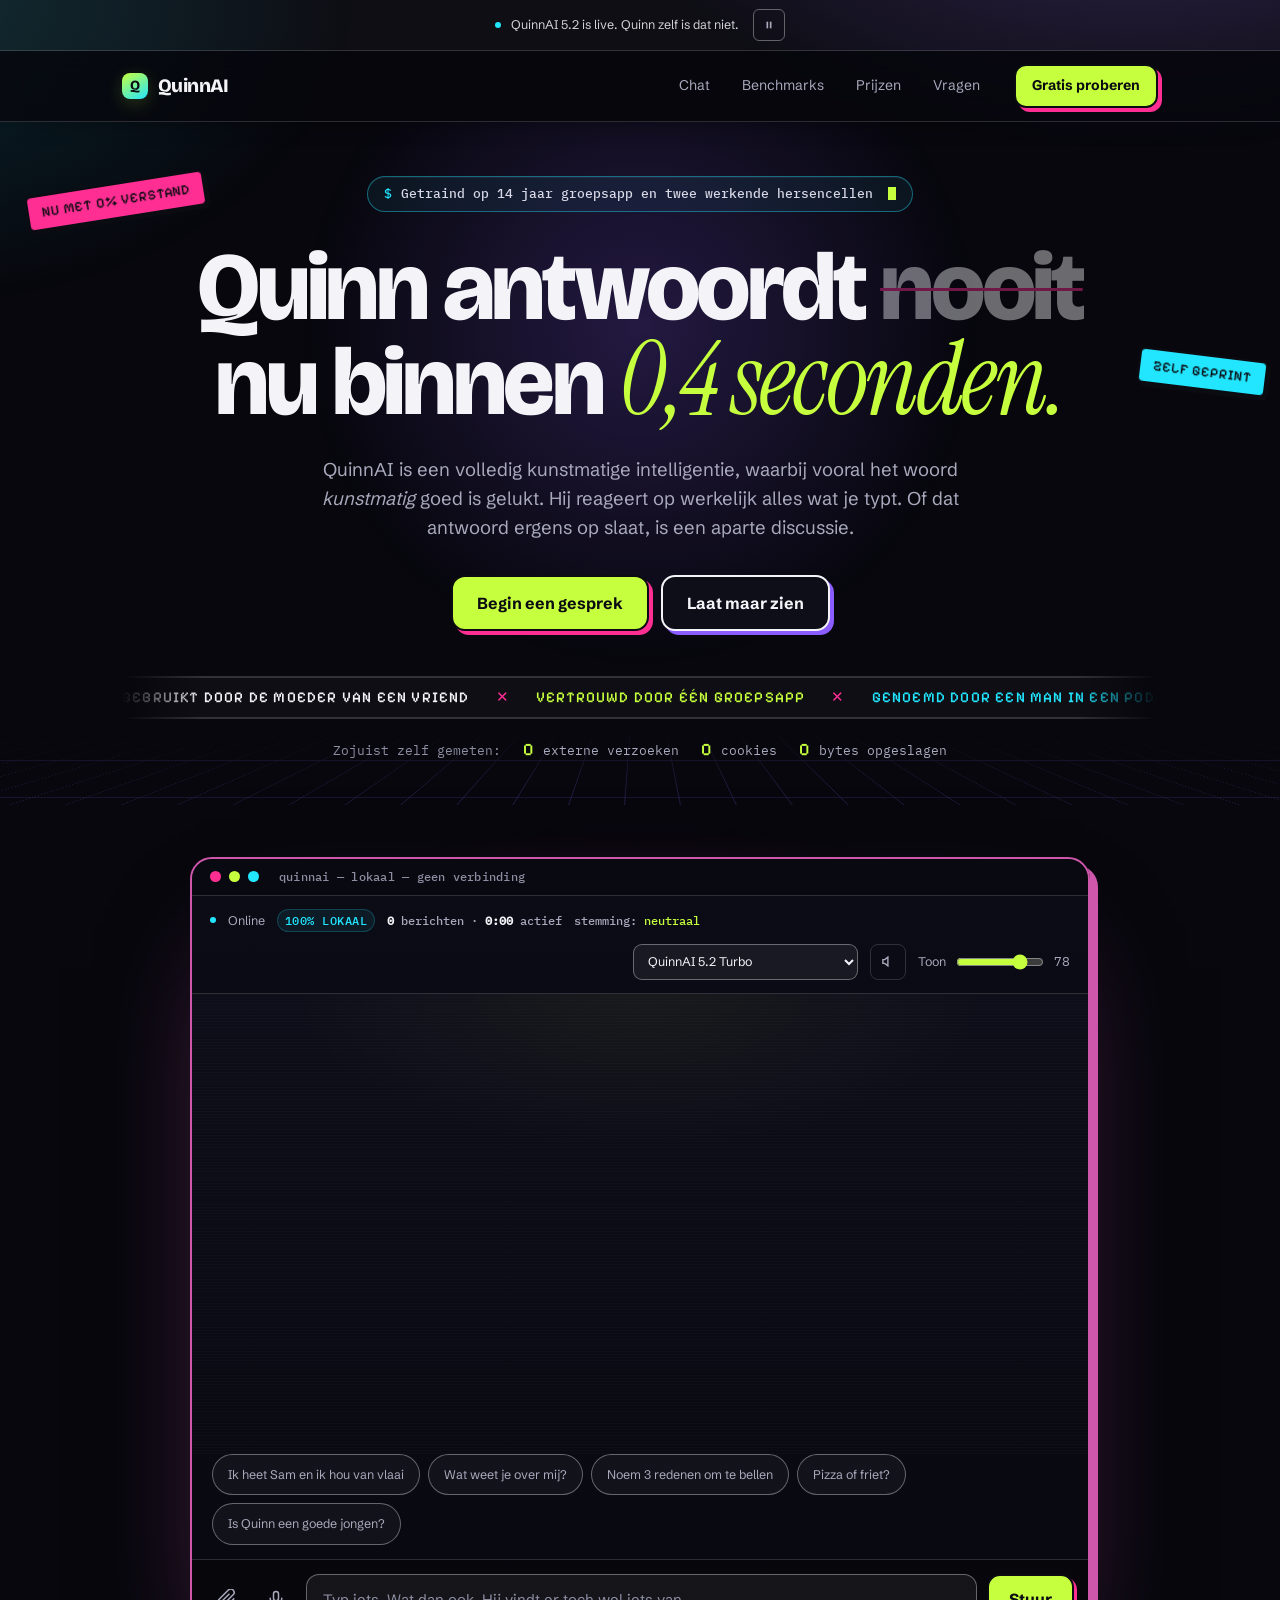
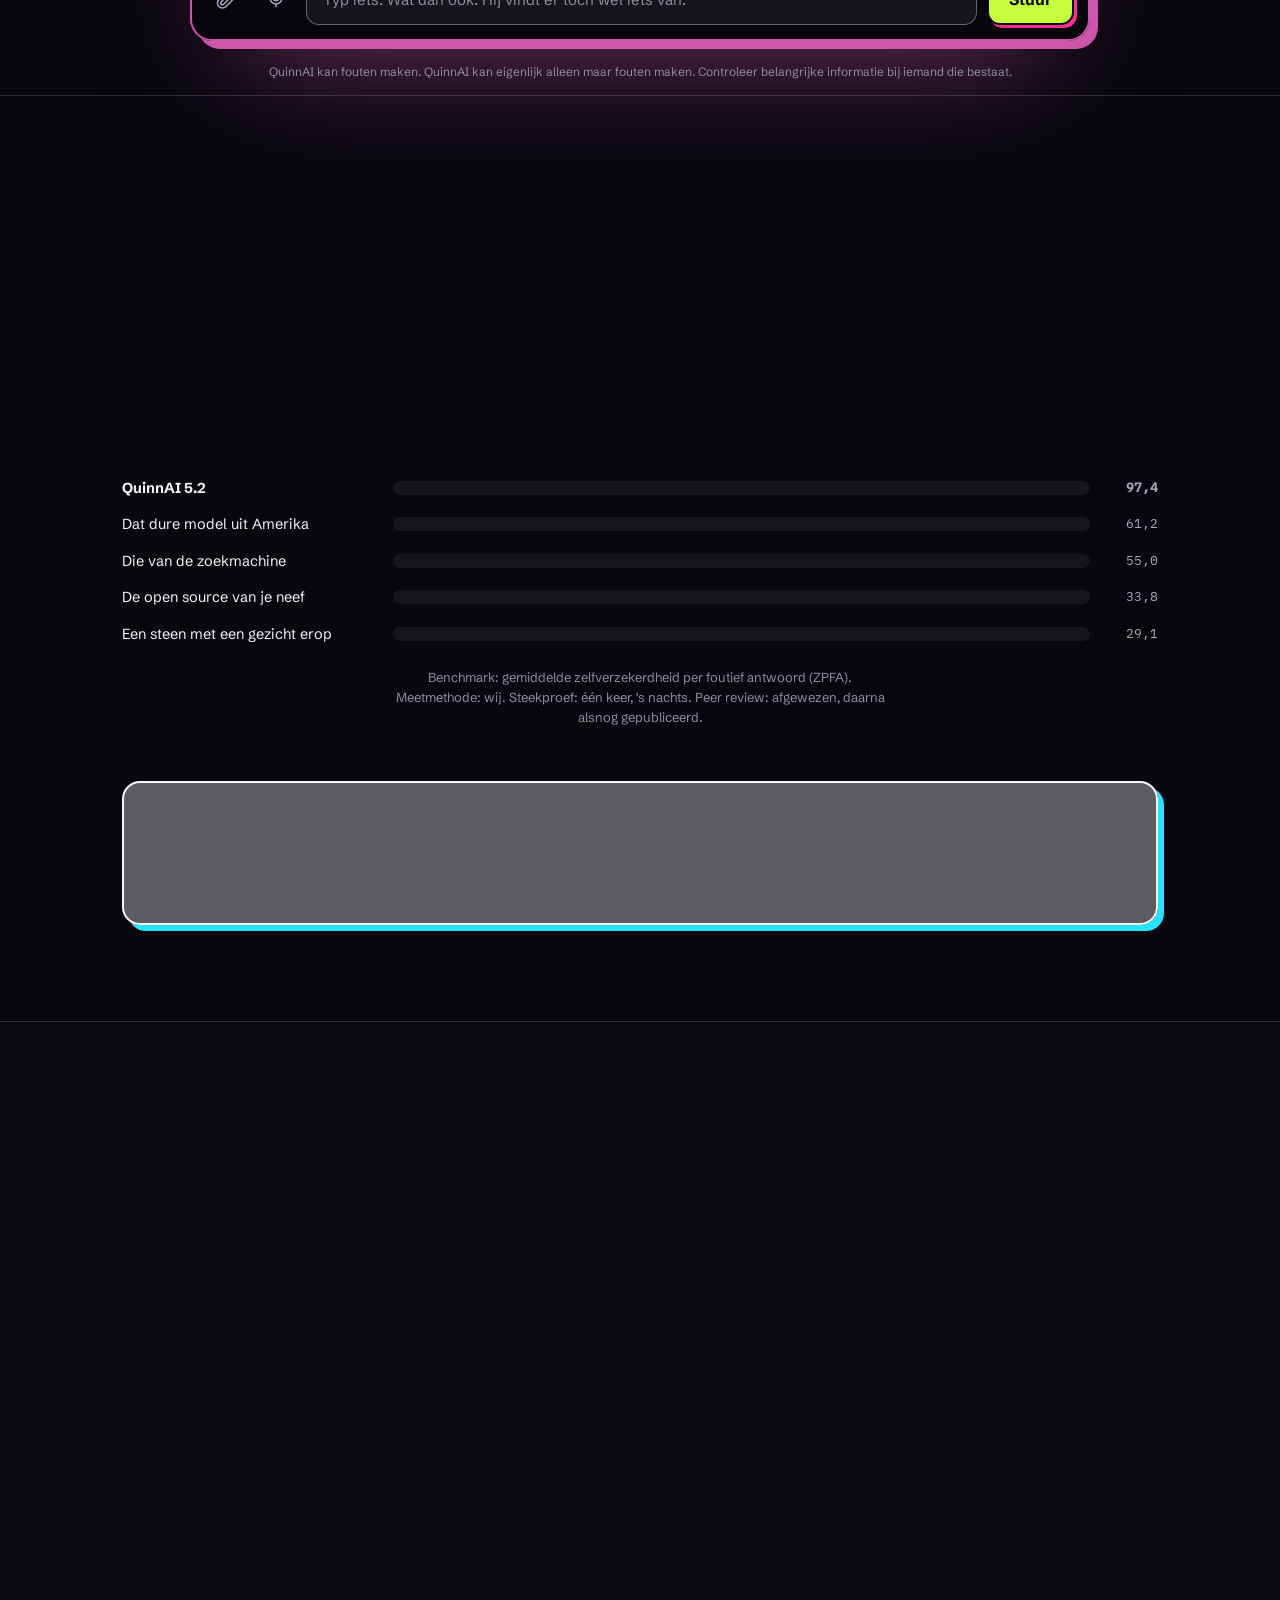
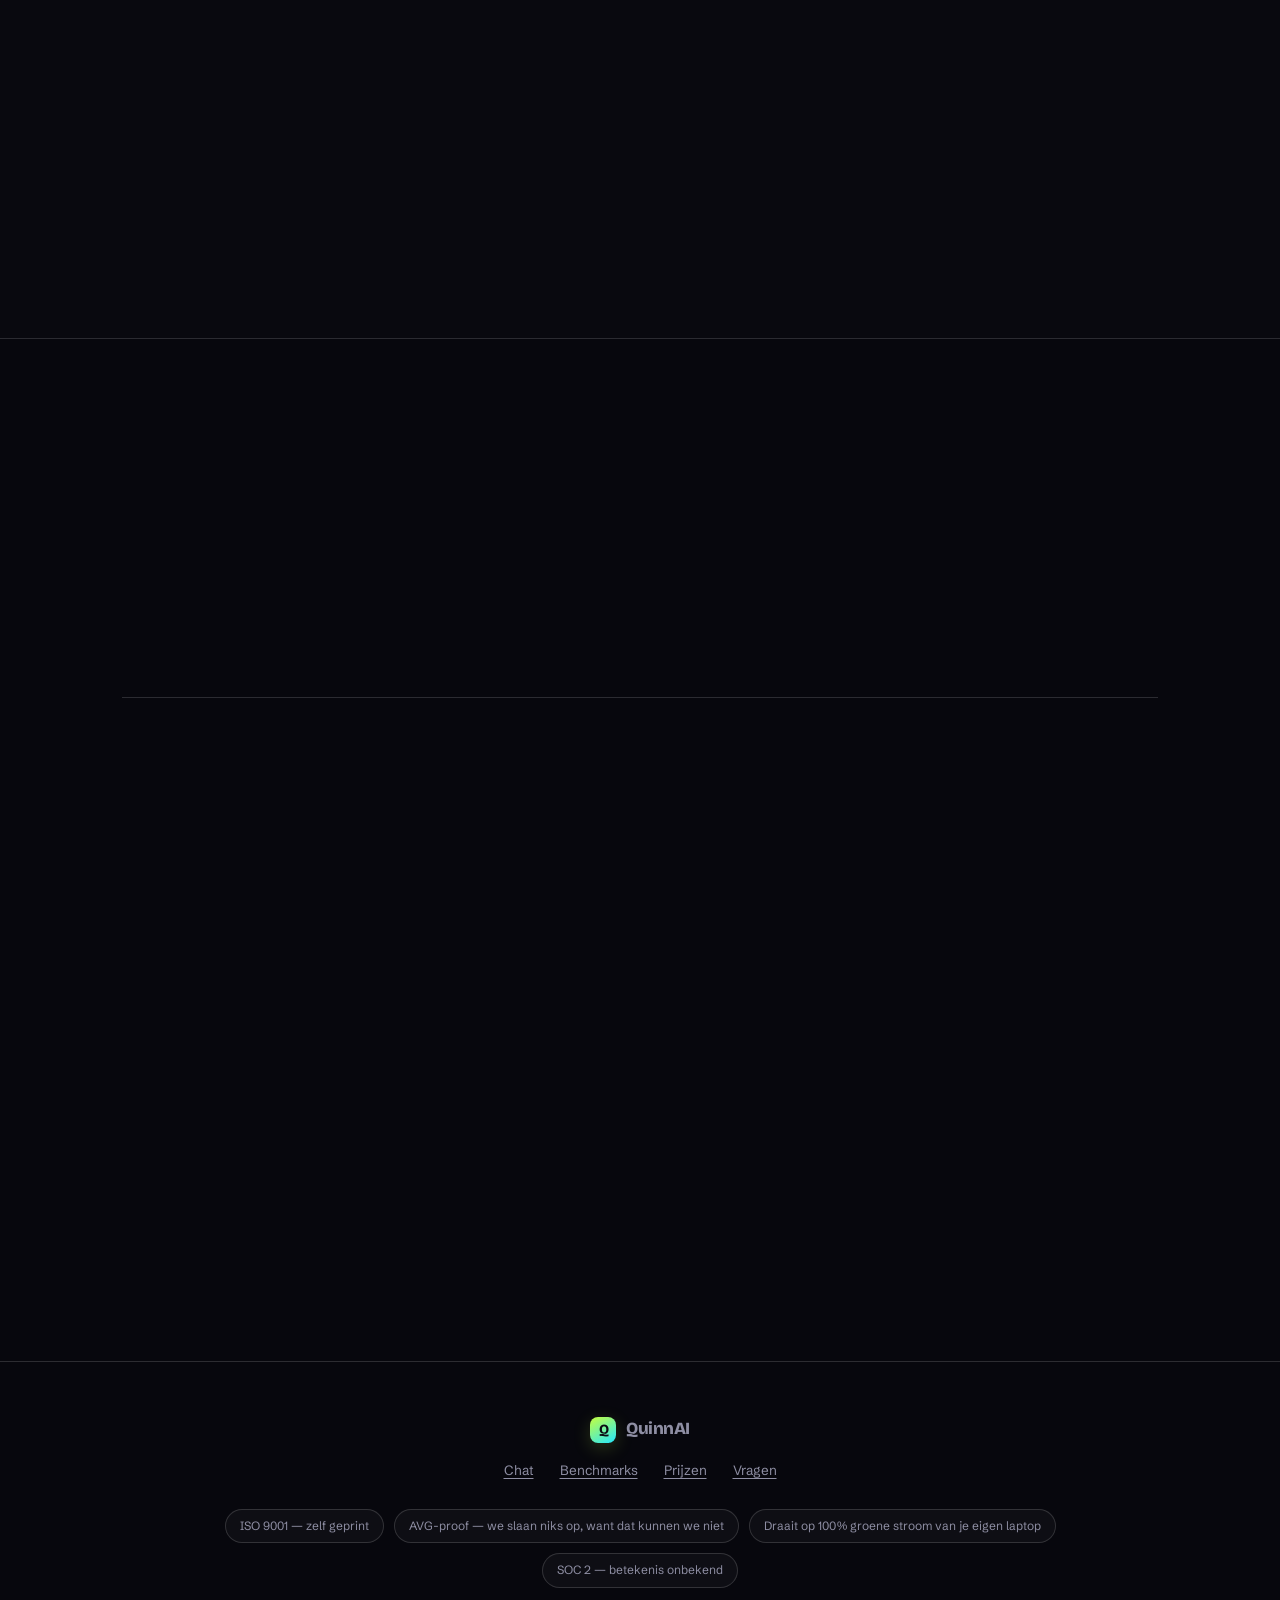
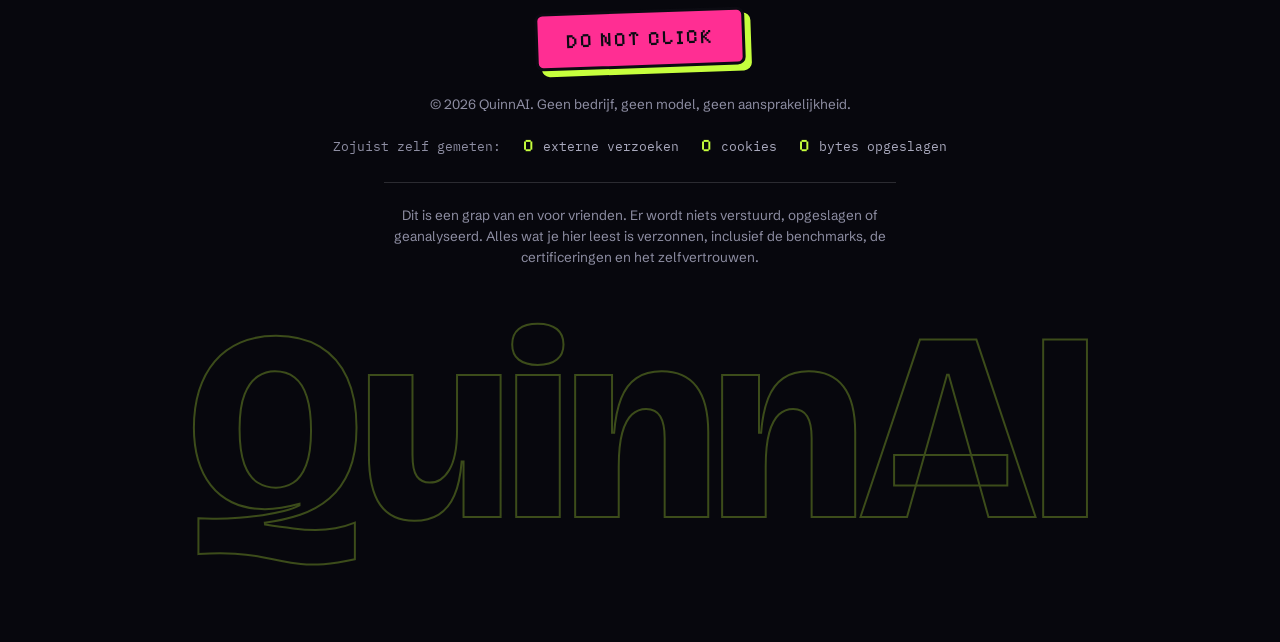
==== commit ce08796b: "Engine v6 fase 2: stemming, band, callbacks, relaties en running gags - bedenkAntwoord = bedenkBasis" ====
--- a/index.html
+++ b/index.html
@@ -27,7 +27,7 @@
 <link rel="icon" href="data:image/svg+xml,<svg xmlns='http://www.w3.org/2000/svg' viewBox='0 0 64 64'><defs><linearGradient id='g' x1='0' y1='0' x2='1' y2='1'><stop offset='0' stop-color='%23c6ff3d'/><stop offset='1' stop-color='%2322e6ff'/></linearGradient></defs><rect width='64' height='64' rx='16' fill='%2307070d'/><rect x='3' y='3' width='58' height='58' rx='14' fill='url(%23g)'/><text x='32' y='47' font-size='42' font-weight='800' text-anchor='middle' font-family='Helvetica,Arial,sans-serif' fill='%230b0b12'>Q</text></svg>">
 <link rel="preload" href="assets/fonts/schibsted-grotesk-latin-wght-normal.woff2" as="font" type="font/woff2" crossorigin>
 <link rel="preload" href="assets/fonts/bricolage-grotesque-latin-opsz-normal.woff2" as="font" type="font/woff2" crossorigin>
-<link rel="stylesheet" href="assets/css/style.css?v=0cb210b5">
+<link rel="stylesheet" href="assets/css/style.css?v=321ef50f">
 </head>
 <body>
 
@@ -89,6 +89,7 @@
       <span class="label">Online</span>
       <span class="local-badge">100% lokaal</span>
       <span class="session-badge mono" id="session-badge"><span id="sess-msgs">0</span><span class="sb-label"> berichten</span> · <span id="sess-uptime">0:00</span><span class="sb-label"> actief</span></span>
+      <span class="mood mono" id="mood-wrap"><span class="sb-label">stemming: </span><b id="mood">neutraal</b></span>
       <div class="right">
         <select class="model" id="model" aria-label="Model kiezen">
           <option>QuinnAI 5.2 Turbo</option>
@@ -314,10 +315,10 @@
     <button type="button" id="bsod-sluit" class="btn bsod-btn">Doe alsof er niets gebeurd is</button>
   </div>
 </div>
-<script src="assets/js/engine.js?v=efb0bb90"></script>
+<script src="assets/js/engine.js?v=050e5957"></script>
 <script src="assets/js/proof.js?v=f2be174e"></script>
 <script src="assets/js/arcade.js?v=b09ea455"></script>
-<script src="assets/js/ui.js?v=526b738d"></script>
+<script src="assets/js/ui.js?v=af5433ec"></script>
 <script src="assets/js/bsod.js?v=1feeb1b1"></script>
 </body>
 </html>
--- a/assets/css/style.css
+++ b/assets/css/style.css
@@ -264,6 +264,8 @@
   .think{color:var(--lime);font-size:12.5px;font-family:'IBM Plex Mono',monospace}
   .session-badge{font:500 12px 'IBM Plex Mono',monospace;color:var(--muted);white-space:nowrap}
   #sess-msgs,#sess-uptime{font-weight:700;color:var(--paper)}
+  .mood{font:500 12px 'IBM Plex Mono',monospace;color:var(--muted);white-space:nowrap}
+  .mood b{color:var(--lime);font-weight:500}
   .session-badge b{color:var(--paper);font-weight:600}
   .typing-dots{display:inline-flex;gap:4px;align-items:center;height:14px}
   .typing-dots i{width:5px;height:5px;border-radius:50%;background:var(--lime);opacity:.5;animation:tdot 1.1s infinite ease-in-out}
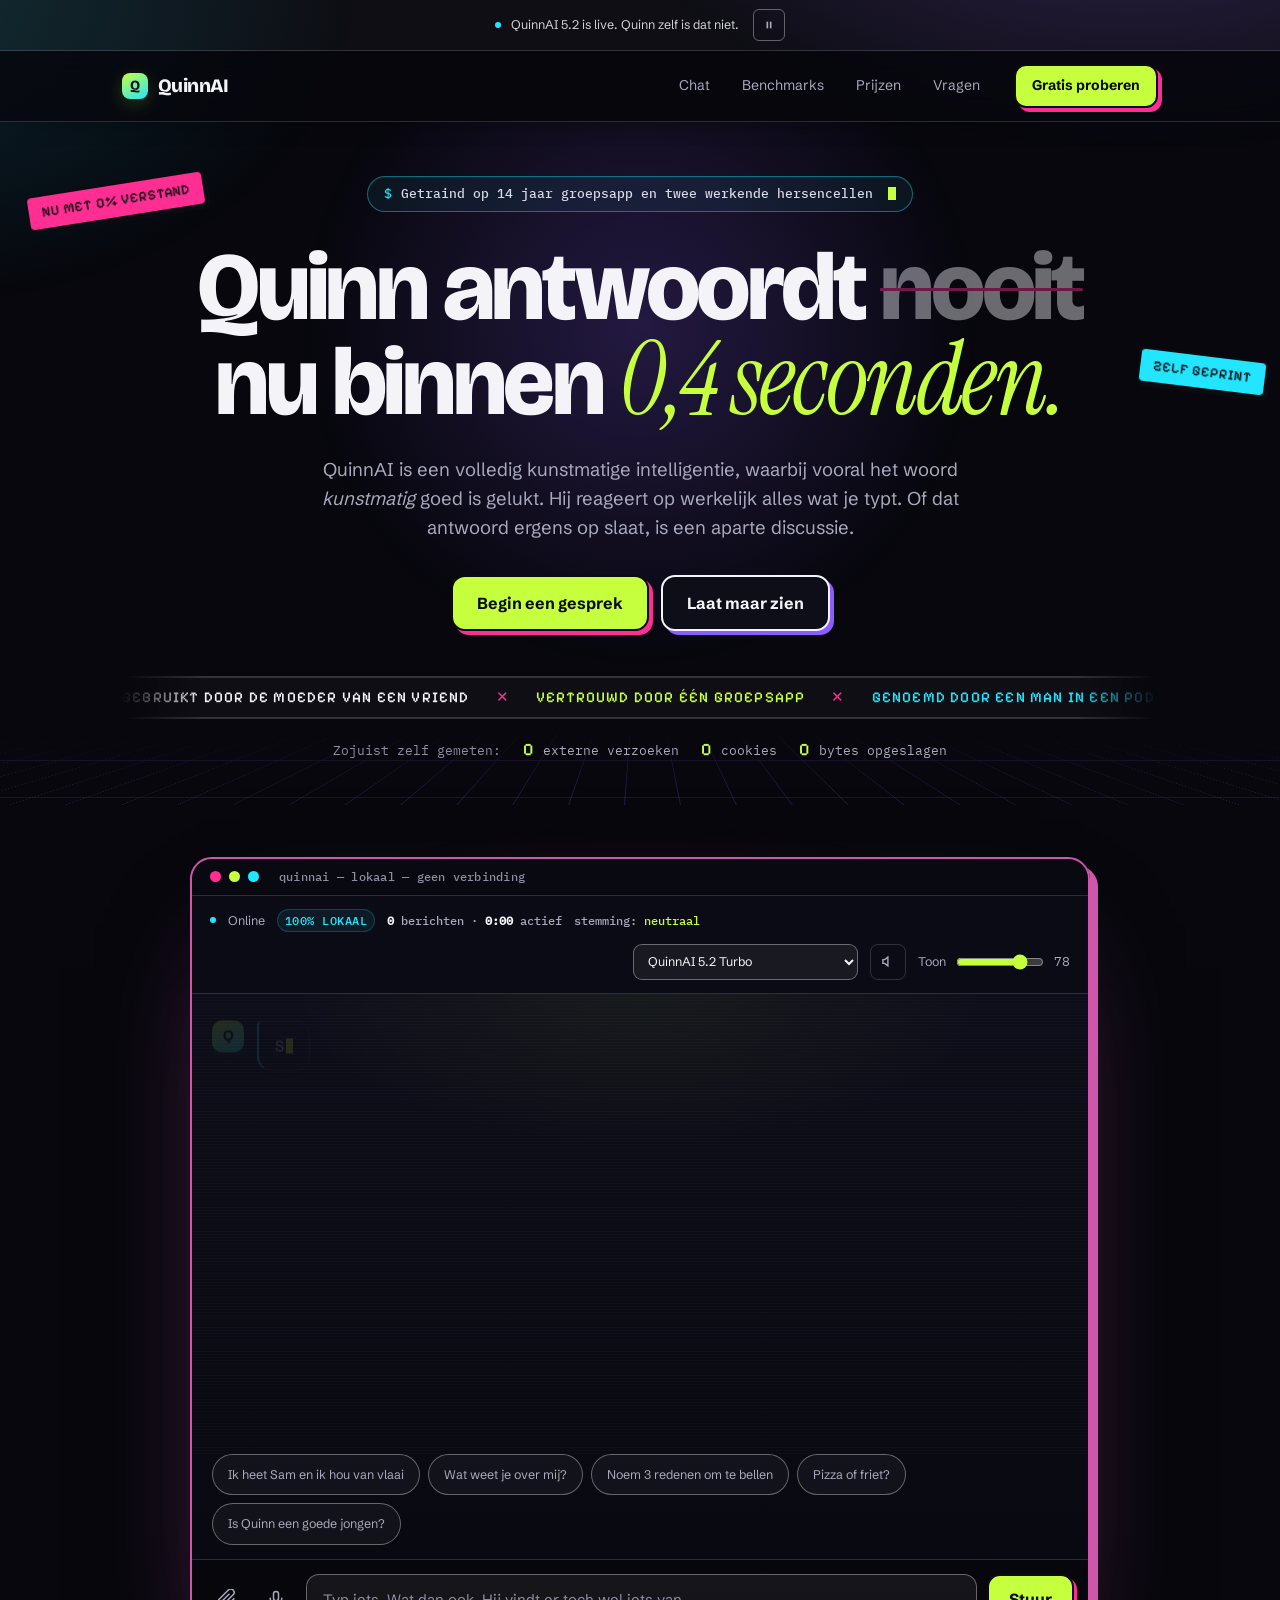
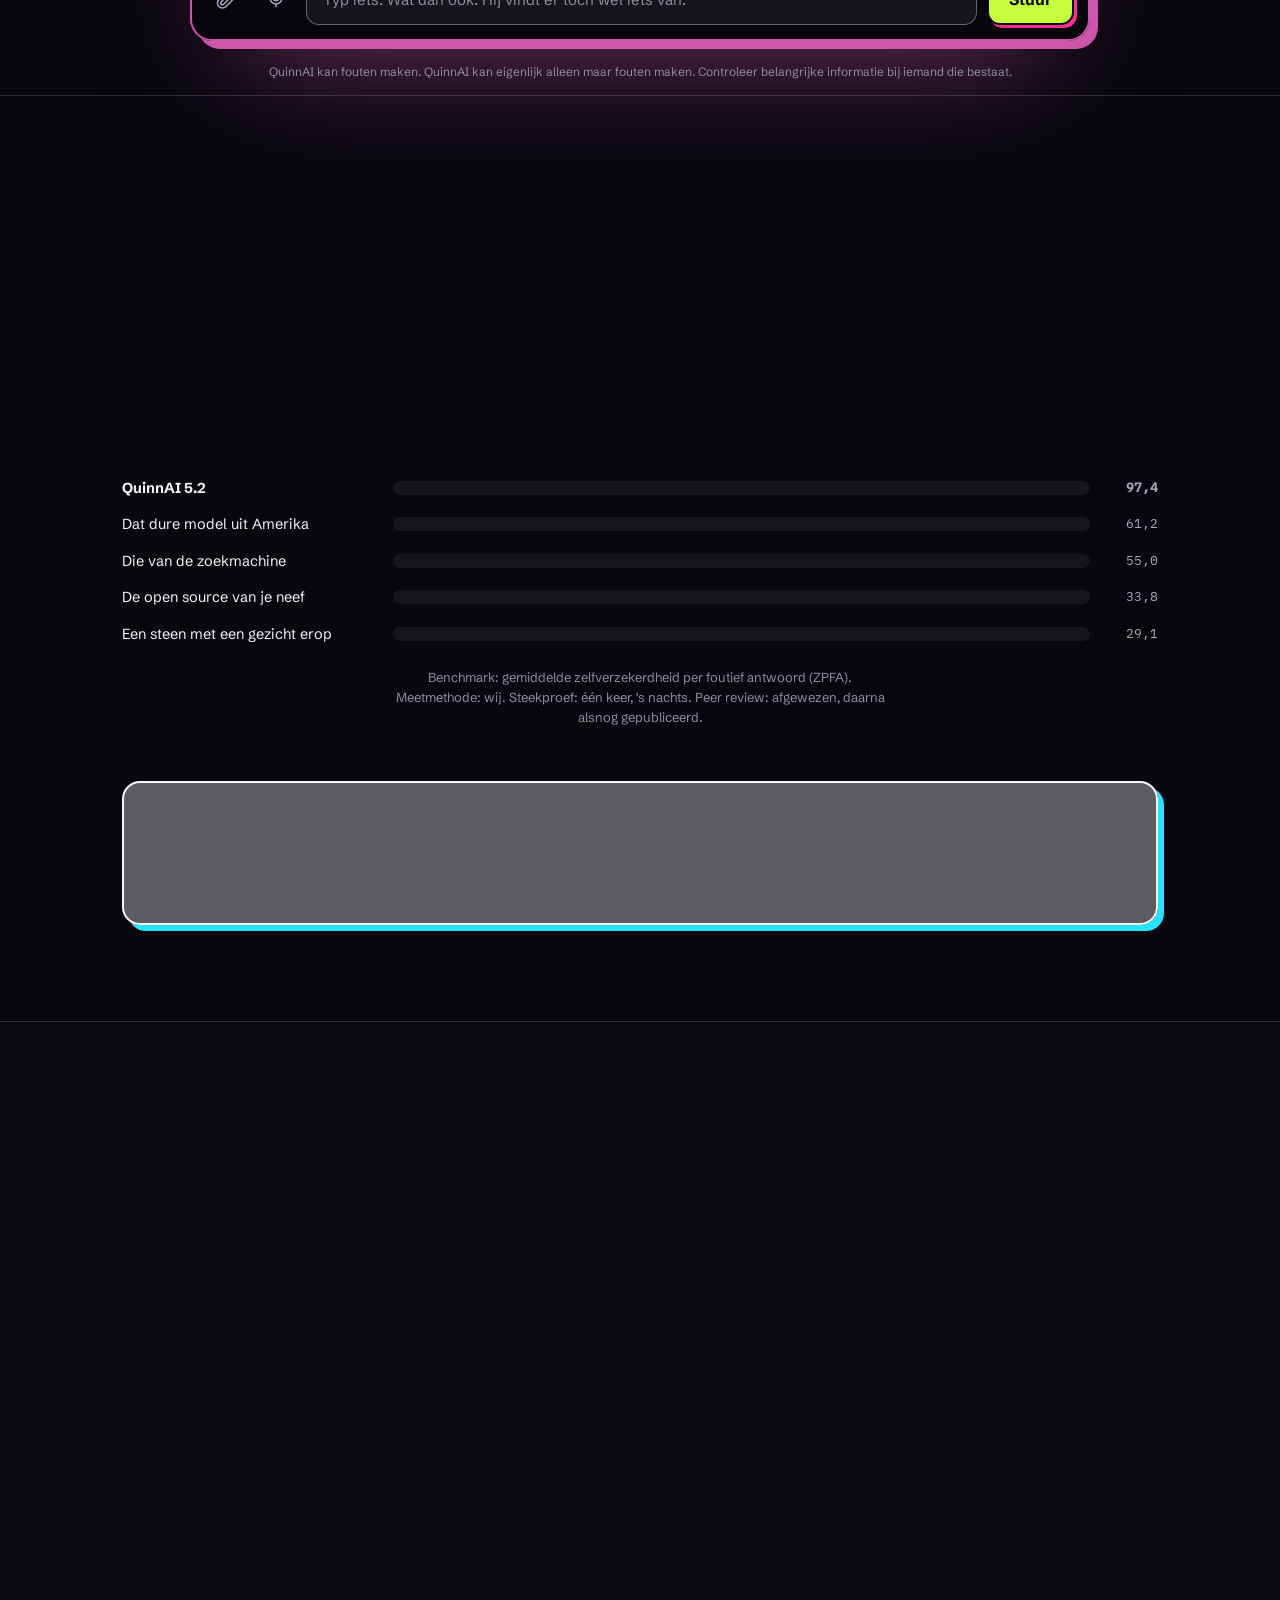
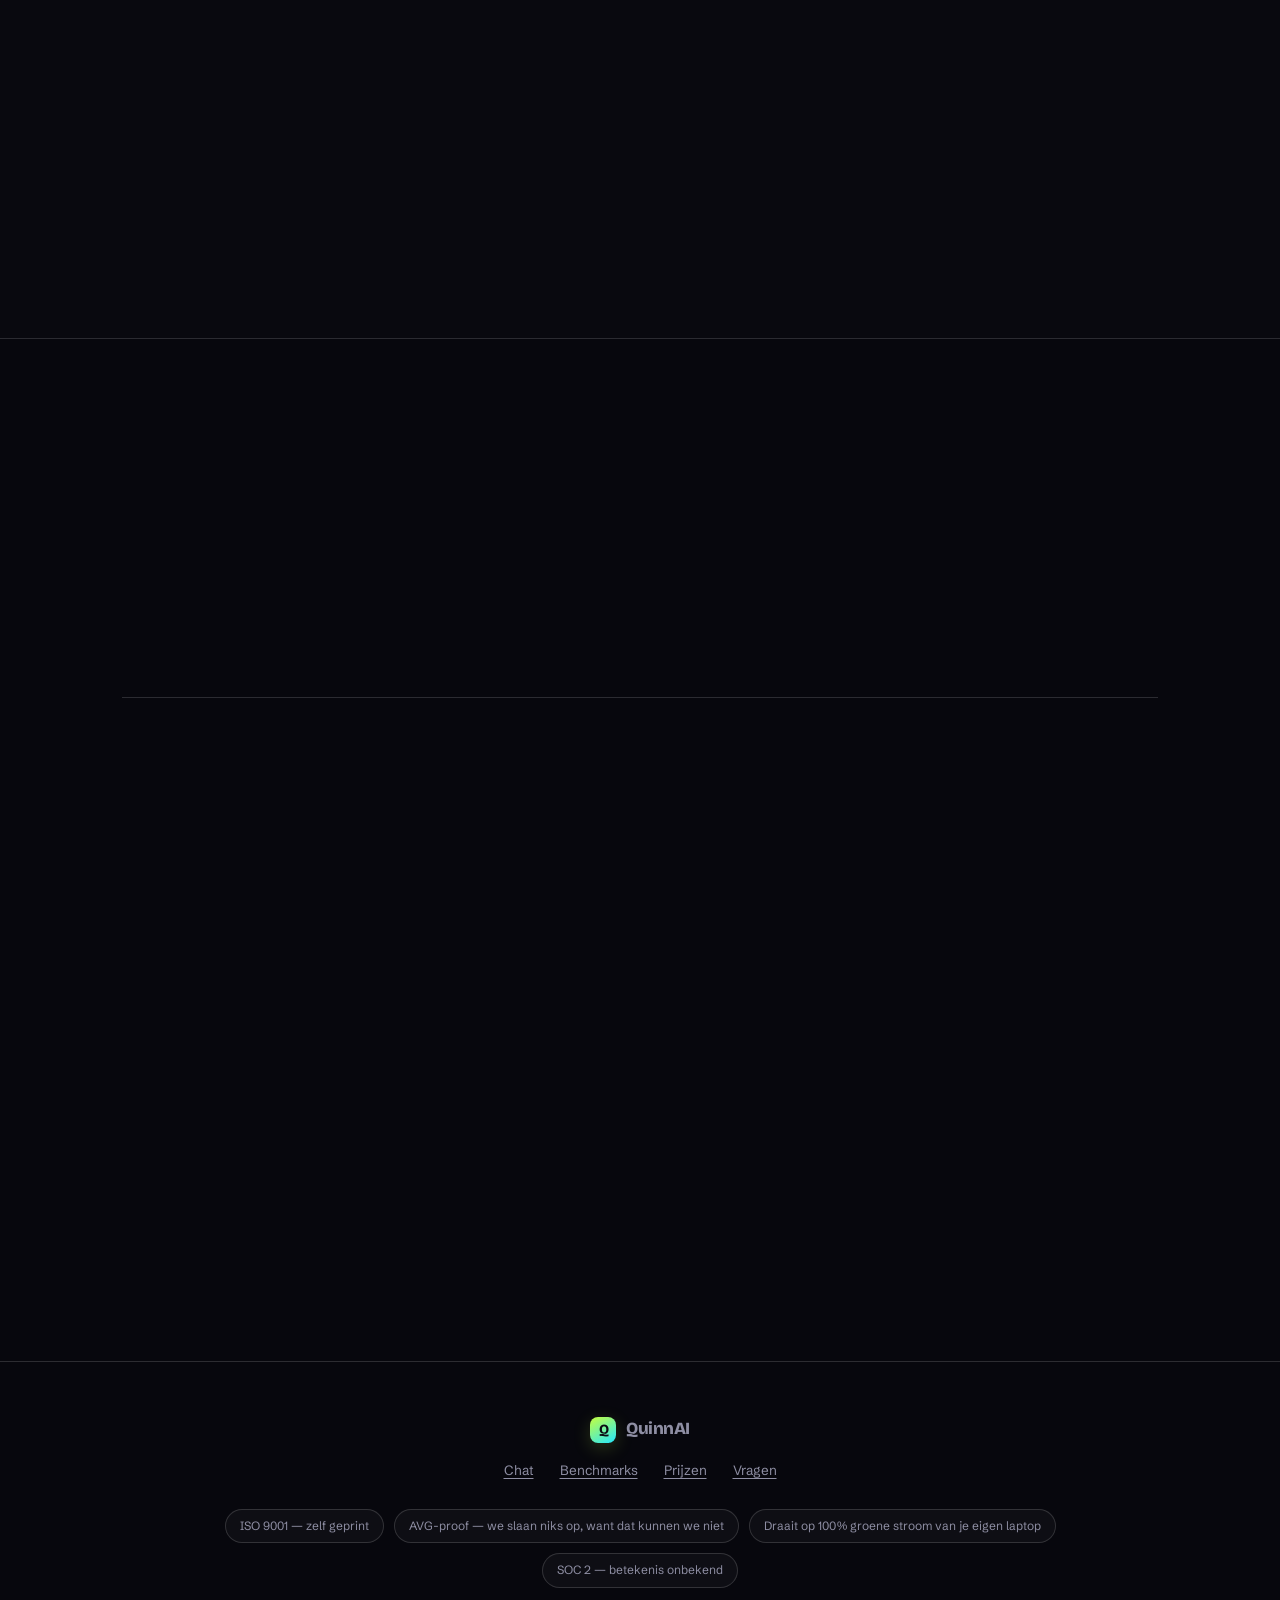
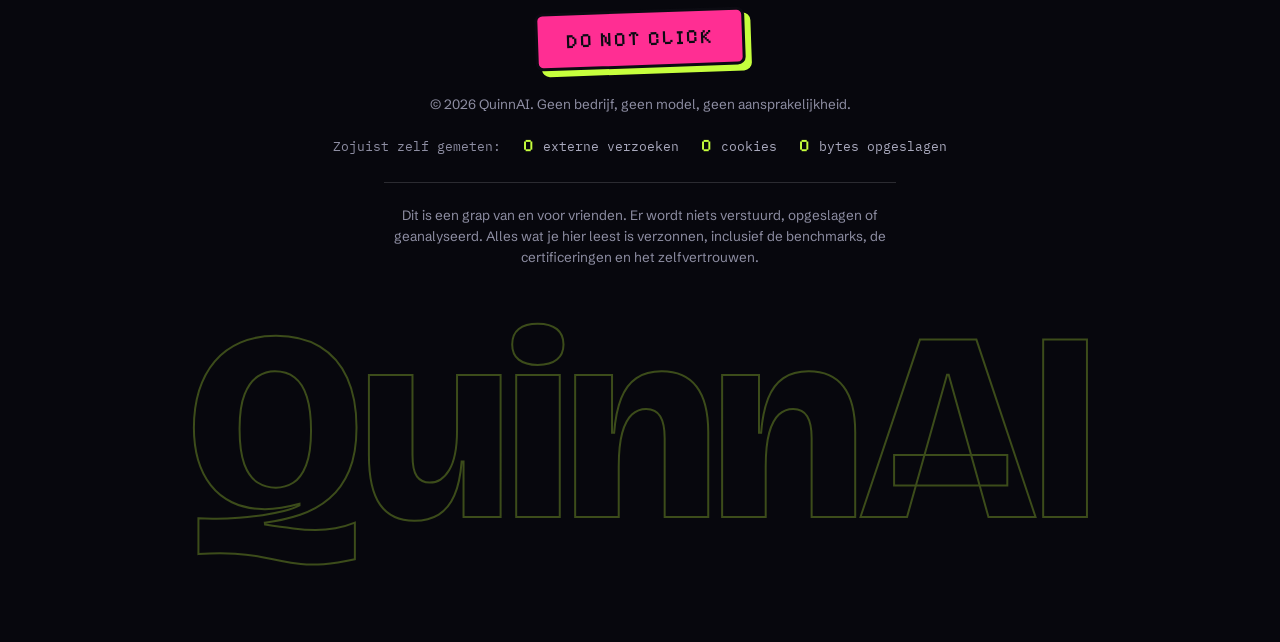
==== commit 4b700813: "Engine: regexen eenmalig compileren, docs en verwijzingen naar engine.js bijgewerkt Co-Authored-By: " ====
--- a/index.html
+++ b/index.html
@@ -27,7 +27,7 @@
 <link rel="icon" href="data:image/svg+xml,<svg xmlns='http://www.w3.org/2000/svg' viewBox='0 0 64 64'><defs><linearGradient id='g' x1='0' y1='0' x2='1' y2='1'><stop offset='0' stop-color='%23c6ff3d'/><stop offset='1' stop-color='%2322e6ff'/></linearGradient></defs><rect width='64' height='64' rx='16' fill='%2307070d'/><rect x='3' y='3' width='58' height='58' rx='14' fill='url(%23g)'/><text x='32' y='47' font-size='42' font-weight='800' text-anchor='middle' font-family='Helvetica,Arial,sans-serif' fill='%230b0b12'>Q</text></svg>">
 <link rel="preload" href="assets/fonts/schibsted-grotesk-latin-wght-normal.woff2" as="font" type="font/woff2" crossorigin>
 <link rel="preload" href="assets/fonts/bricolage-grotesque-latin-opsz-normal.woff2" as="font" type="font/woff2" crossorigin>
-<link rel="stylesheet" href="assets/css/style.css?v=321ef50f">
+<link rel="stylesheet" href="assets/css/style.css?v=0da4a6f1">
 </head>
 <body>
 
@@ -315,10 +315,18 @@
     <button type="button" id="bsod-sluit" class="btn bsod-btn">Doe alsof er niets gebeurd is</button>
   </div>
 </div>
-<script src="assets/js/engine.js?v=050e5957"></script>
-<script src="assets/js/proof.js?v=f2be174e"></script>
-<script src="assets/js/arcade.js?v=b09ea455"></script>
-<script src="assets/js/ui.js?v=af5433ec"></script>
-<script src="assets/js/bsod.js?v=1feeb1b1"></script>
+<script defer src="assets/js/engine/kern.js?v=db9a7021"></script>
+<script defer src="assets/js/engine/geheugen.js?v=df3fb859"></script>
+<script defer src="assets/js/engine/sjablonen.js?v=d2c7988c"></script>
+<script defer src="assets/js/engine/herkenning.js?v=80ad8857"></script>
+<script defer src="assets/js/engine/inhoud.js?v=b18ca45a"></script>
+<script defer src="assets/js/engine/theater.js?v=2ecdc5eb"></script>
+<script defer src="assets/js/engine/begrip.js?v=cd9b4804"></script>
+<script defer src="assets/js/engine/brein.js?v=8ef82afc"></script>
+<script defer src="assets/js/engine/persoonlijkheid.js?v=f9dd4d3f"></script>
+<script defer src="assets/js/proof.js?v=f2be174e"></script>
+<script defer src="assets/js/arcade.js?v=b09ea455"></script>
+<script defer src="assets/js/ui.js?v=10570f44"></script>
+<script defer src="assets/js/bsod.js?v=bf592396"></script>
 </body>
 </html>
--- a/assets/css/style.css
+++ b/assets/css/style.css
@@ -261,6 +261,10 @@
   .meta{margin-top:9px;font-size:12px;color:var(--muted-3);display:flex;gap:12px;flex-wrap:wrap;align-items:center}
   .meta button{background:none;border:0;color:var(--muted-3);font:inherit;font-size:12px;cursor:pointer;padding:0 2px;min-height:24px;text-decoration:underline;text-underline-offset:3px}
   .meta button:hover{color:var(--lime)}
+  .bronnen{list-style:none;margin:10px 0 0;padding:10px 12px;border:1px dashed var(--line);border-radius:10px;font:400 12.5px/1.5 'IBM Plex Mono',monospace;color:var(--muted)}
+  .bronnen[hidden]{display:none}
+  .bronnen li+li{margin-top:4px}
+  .bronnen-kop{color:var(--lime)}
   .think{color:var(--lime);font-size:12.5px;font-family:'IBM Plex Mono',monospace}
   .session-badge{font:500 12px 'IBM Plex Mono',monospace;color:var(--muted);white-space:nowrap}
   #sess-msgs,#sess-uptime{font-weight:700;color:var(--paper)}
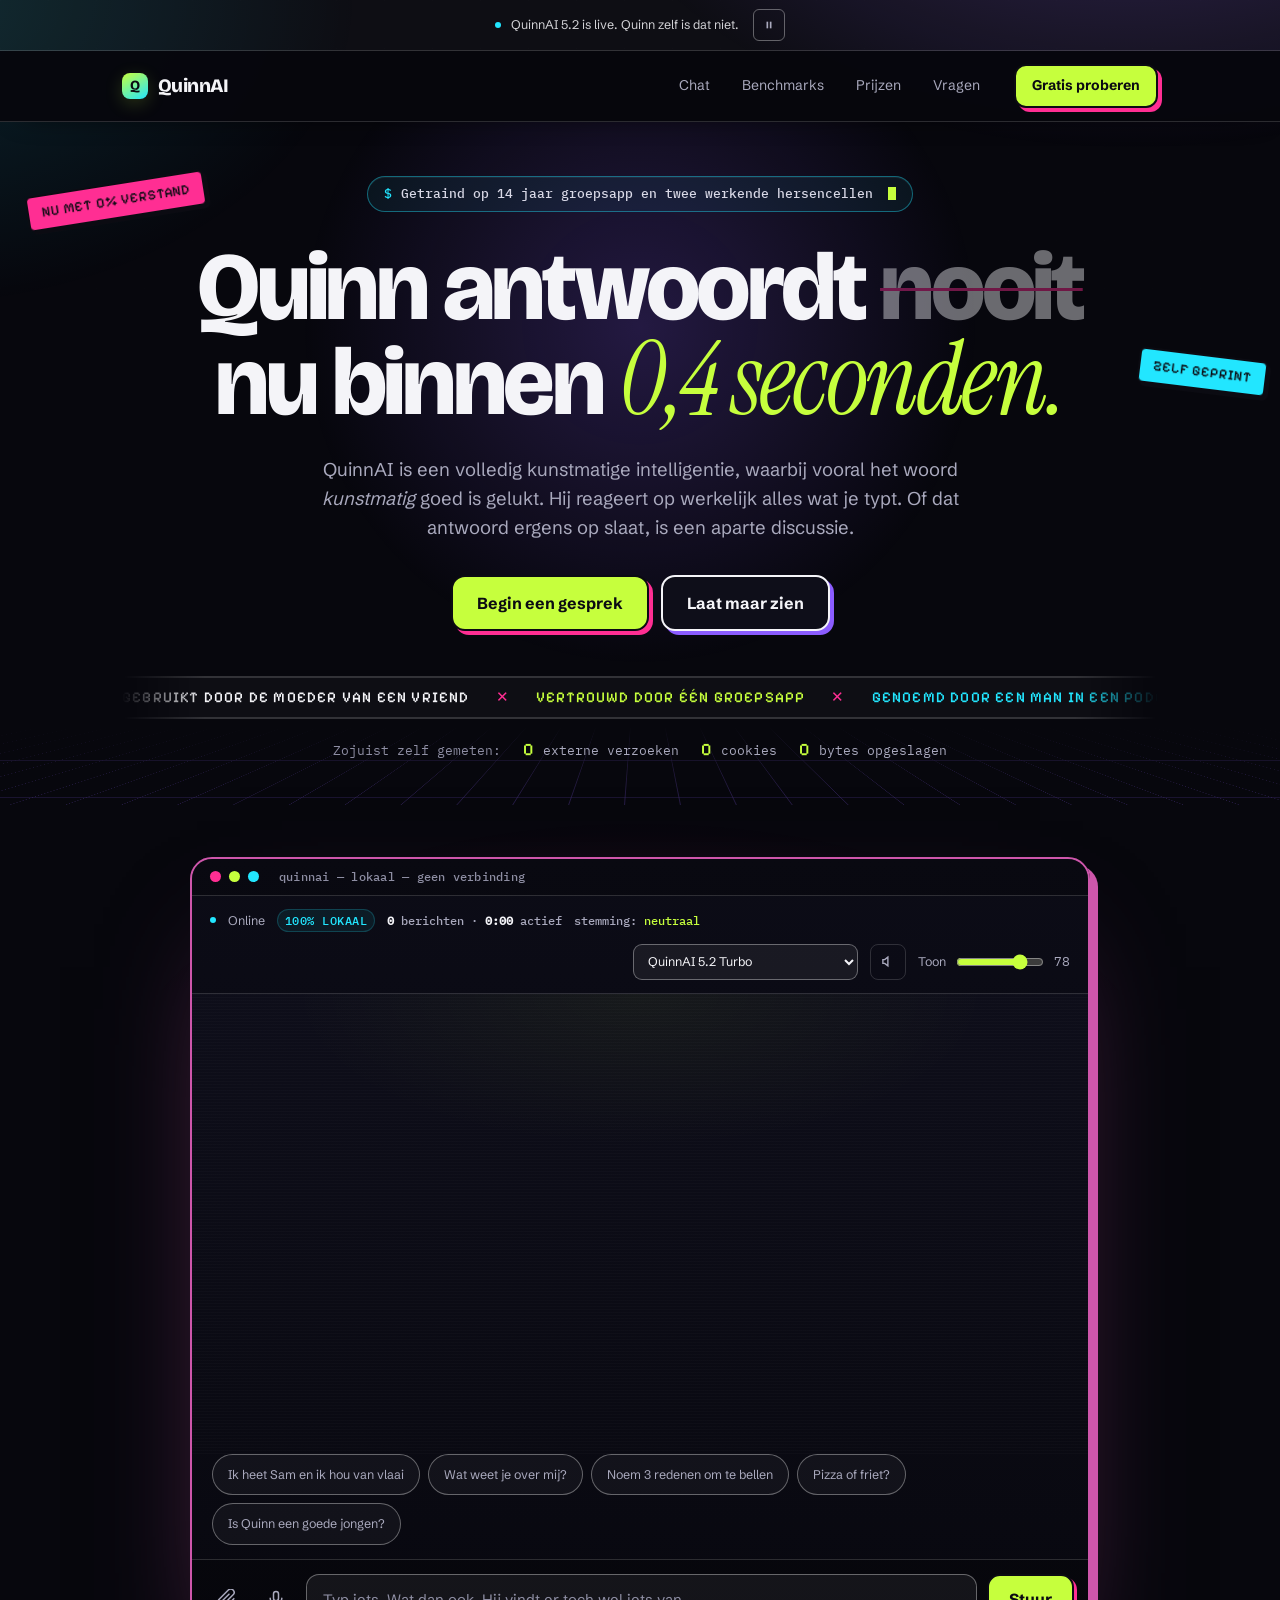
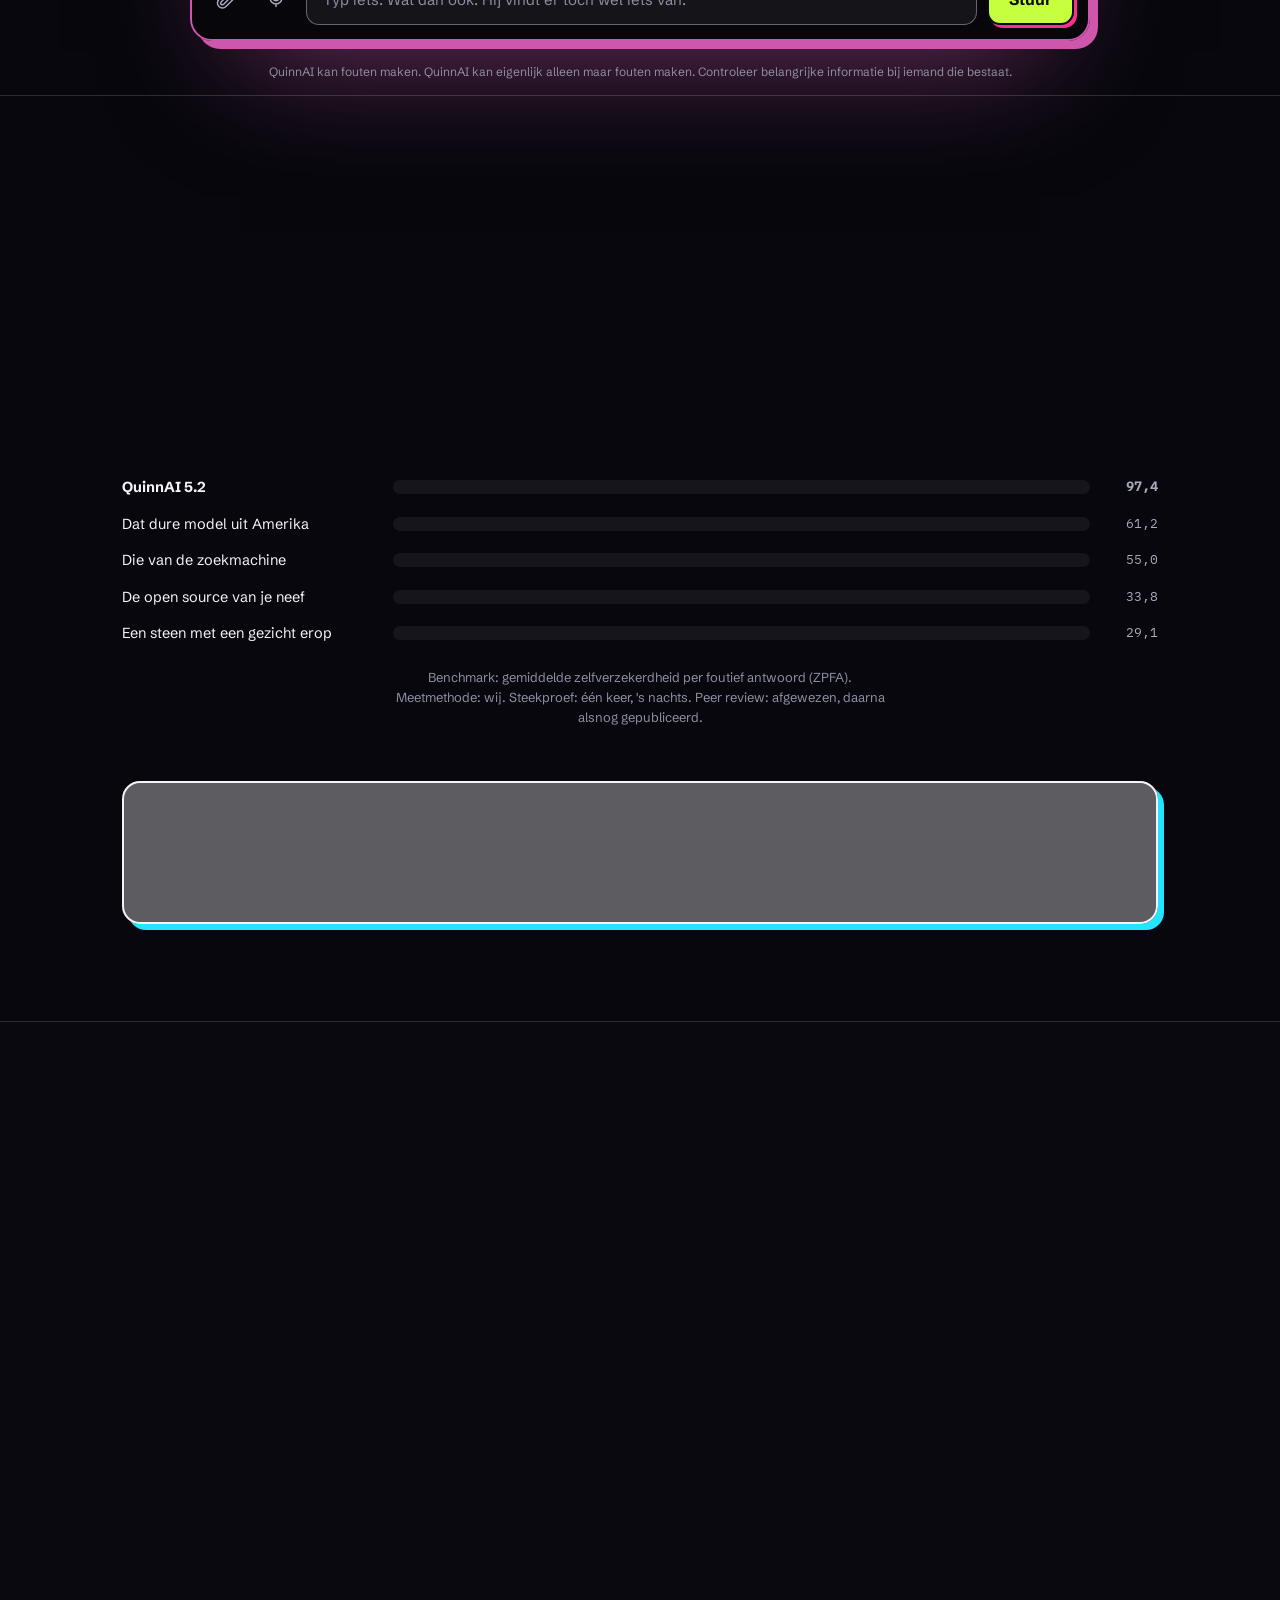
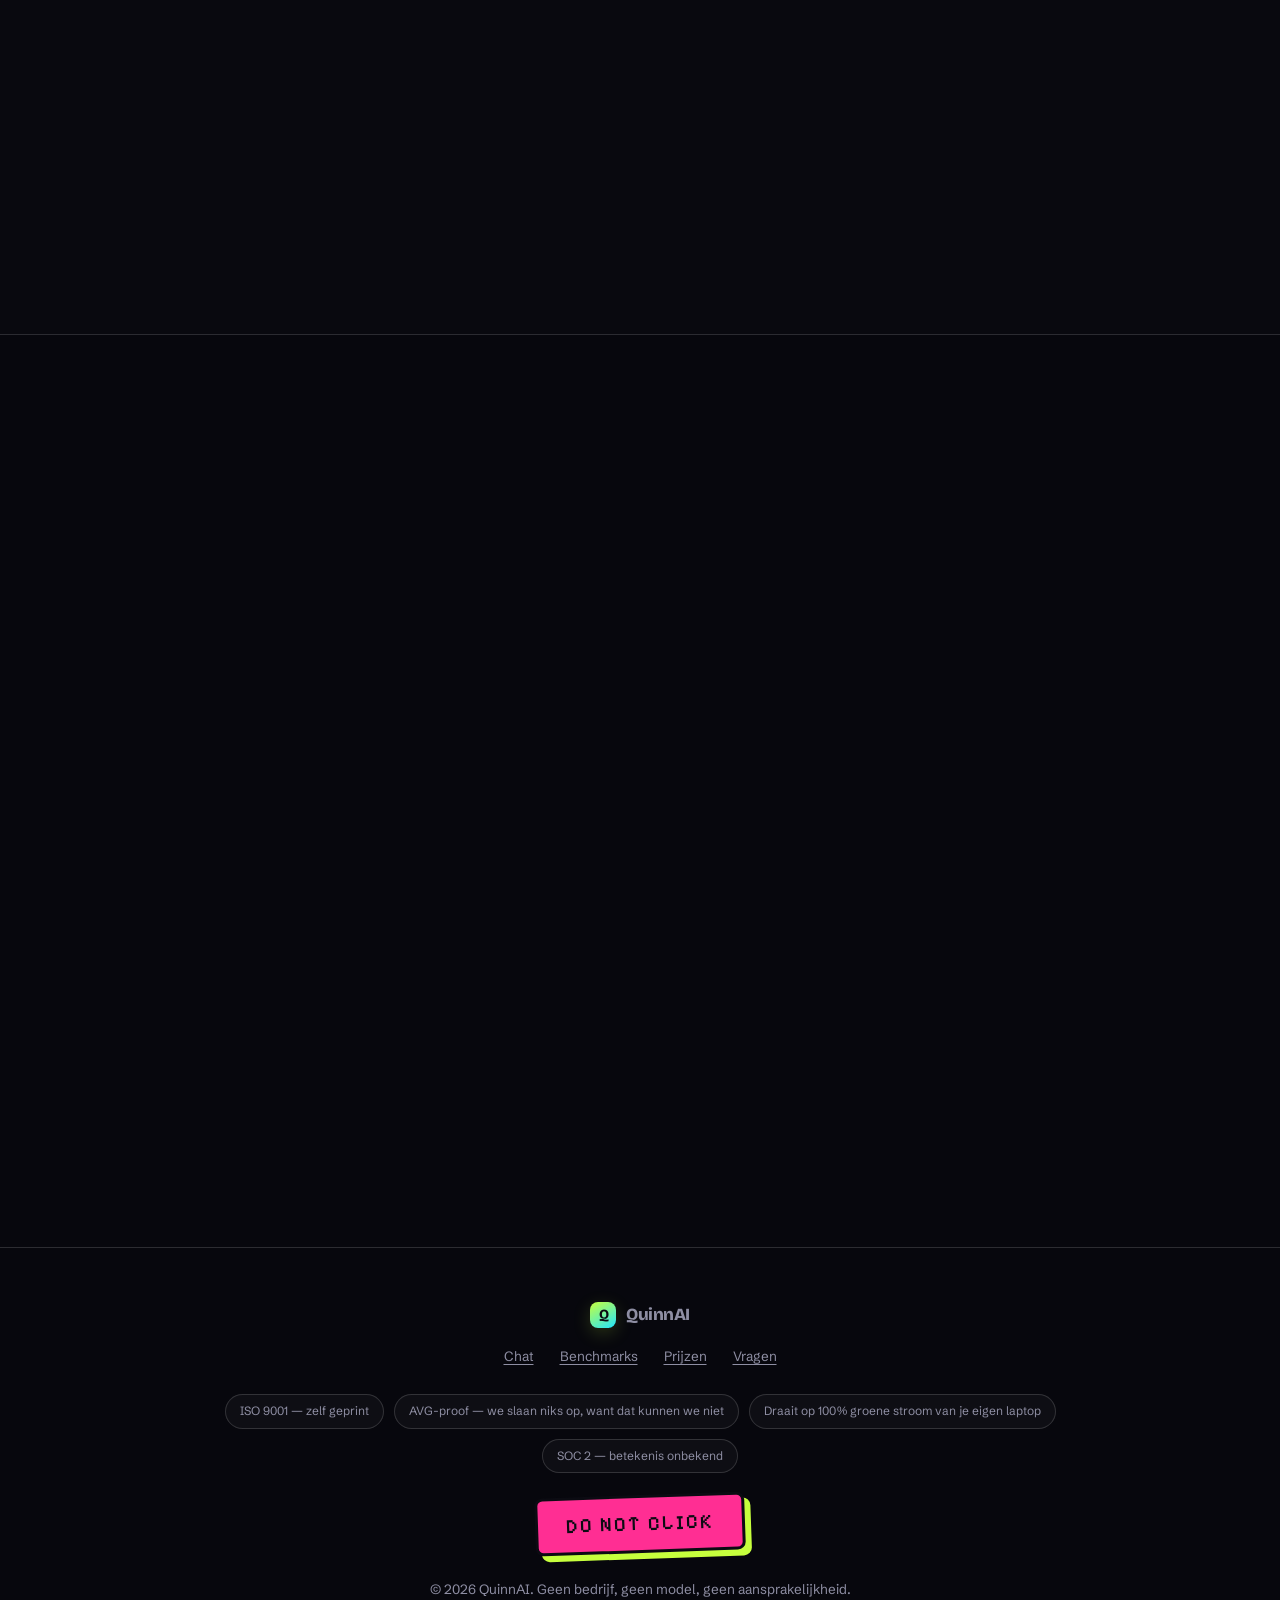
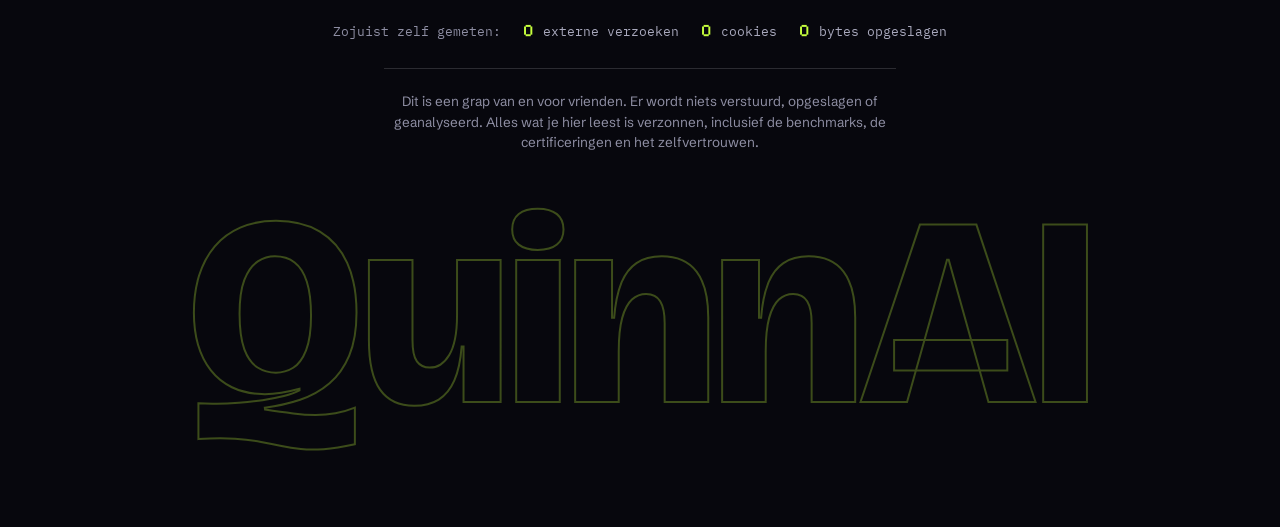
==== commit 3ced0287: "Performance: animaties pauzeren buiten beeld, content-visibility, geen backdrop-blur, rAF-spotlight " ====
--- a/index.html
+++ b/index.html
@@ -27,7 +27,7 @@
 <link rel="icon" href="data:image/svg+xml,<svg xmlns='http://www.w3.org/2000/svg' viewBox='0 0 64 64'><defs><linearGradient id='g' x1='0' y1='0' x2='1' y2='1'><stop offset='0' stop-color='%23c6ff3d'/><stop offset='1' stop-color='%2322e6ff'/></linearGradient></defs><rect width='64' height='64' rx='16' fill='%2307070d'/><rect x='3' y='3' width='58' height='58' rx='14' fill='url(%23g)'/><text x='32' y='47' font-size='42' font-weight='800' text-anchor='middle' font-family='Helvetica,Arial,sans-serif' fill='%230b0b12'>Q</text></svg>">
 <link rel="preload" href="assets/fonts/schibsted-grotesk-latin-wght-normal.woff2" as="font" type="font/woff2" crossorigin>
 <link rel="preload" href="assets/fonts/bricolage-grotesque-latin-opsz-normal.woff2" as="font" type="font/woff2" crossorigin>
-<link rel="stylesheet" href="assets/css/style.css?v=0da4a6f1">
+<link rel="stylesheet" href="assets/css/style.css?v=1ca97c2c">
 </head>
 <body>
 
@@ -325,7 +325,7 @@
 <script defer src="assets/js/engine/brein.js?v=8ef82afc"></script>
 <script defer src="assets/js/engine/persoonlijkheid.js?v=f9dd4d3f"></script>
 <script defer src="assets/js/proof.js?v=f2be174e"></script>
-<script defer src="assets/js/arcade.js?v=b09ea455"></script>
+<script defer src="assets/js/arcade.js?v=a8fb8471"></script>
 <script defer src="assets/js/ui.js?v=10570f44"></script>
 <script defer src="assets/js/bsod.js?v=bf592396"></script>
 </body>
--- a/assets/css/style.css
+++ b/assets/css/style.css
@@ -94,7 +94,7 @@
   #ticker-text{color:var(--paper);opacity:.85}
 
   /* ---------- nav ---------- */
-  nav{position:sticky;top:0;z-index:40;backdrop-filter:blur(18px);background:rgba(7,7,13,.78);border-bottom:1px solid var(--line-soft);box-shadow:0 12px 30px -24px #000}
+  nav{position:sticky;top:0;z-index:40;background:rgba(7,7,13,.95);border-bottom:1px solid var(--line-soft);box-shadow:0 12px 30px -24px #000}
   .nav-in{max-width:var(--wrap);margin:0 auto;padding:13px 22px;display:flex;align-items:center;gap:20px}
   .brand{display:flex;align-items:center;gap:10px;font-family:'Bricolage Grotesque',serif;font-weight:800;font-size:19px;letter-spacing:-.03em;text-decoration:none}
   .mark{width:26px;height:26px;border-radius:8px;background:linear-gradient(150deg,var(--lime),var(--cyan));display:grid;place-items:center;color:var(--on-lime-mark);font-size:14px;font-weight:800;flex:none;box-shadow:0 5px 18px rgba(198,255,61,.18)}
@@ -121,7 +121,7 @@
   .naar-boven{
     position:fixed;right:18px;bottom:calc(18px + env(safe-area-inset-bottom,0px));z-index:60;
     width:44px;height:44px;border-radius:13px;border:1px solid var(--line);
-    background:rgba(13,17,24,.85);backdrop-filter:blur(10px);color:var(--paper);
+    background:rgba(13,17,24,.95);color:var(--paper);
     display:grid;place-items:center;cursor:pointer;box-shadow:0 12px 30px -12px rgba(0,0,0,.6);
     opacity:0;transform:translateY(10px);pointer-events:none;visibility:hidden;
     transition:opacity .25s,transform .25s,background var(--dur),visibility 0s linear .25s;
@@ -166,6 +166,9 @@
     transform:perspective(420px) rotateX(64deg);transform-origin:50% 100%;
     -webkit-mask-image:linear-gradient(to top,#000 5%,transparent 80%);mask-image:linear-gradient(to top,#000 5%,transparent 80%);opacity:.4;animation:grid-run 2.4s linear infinite}
   @keyframes grid-run{to{background-position:0 56px,0 0}}
+  /* buiten beeld: geen oneindige animaties laten doorrenderen (arcade.js zet de klasse) */
+  header.buiten-beeld::after,header.buiten-beeld .marquee-track,header.buiten-beeld .dot{animation-play-state:paused}
+  #benchmarks,#prijzen,#vragen{content-visibility:auto;contain-intrinsic-size:auto 720px}
   .pill{
     display:inline-flex;align-items:center;gap:9px;font:500 13px/1.4 'IBM Plex Mono',monospace;color:var(--text-soft);
     border:1px solid rgba(34,230,255,.4);border-radius:999px;padding:8px 16px;margin-bottom:clamp(18px,3.4vh,30px);
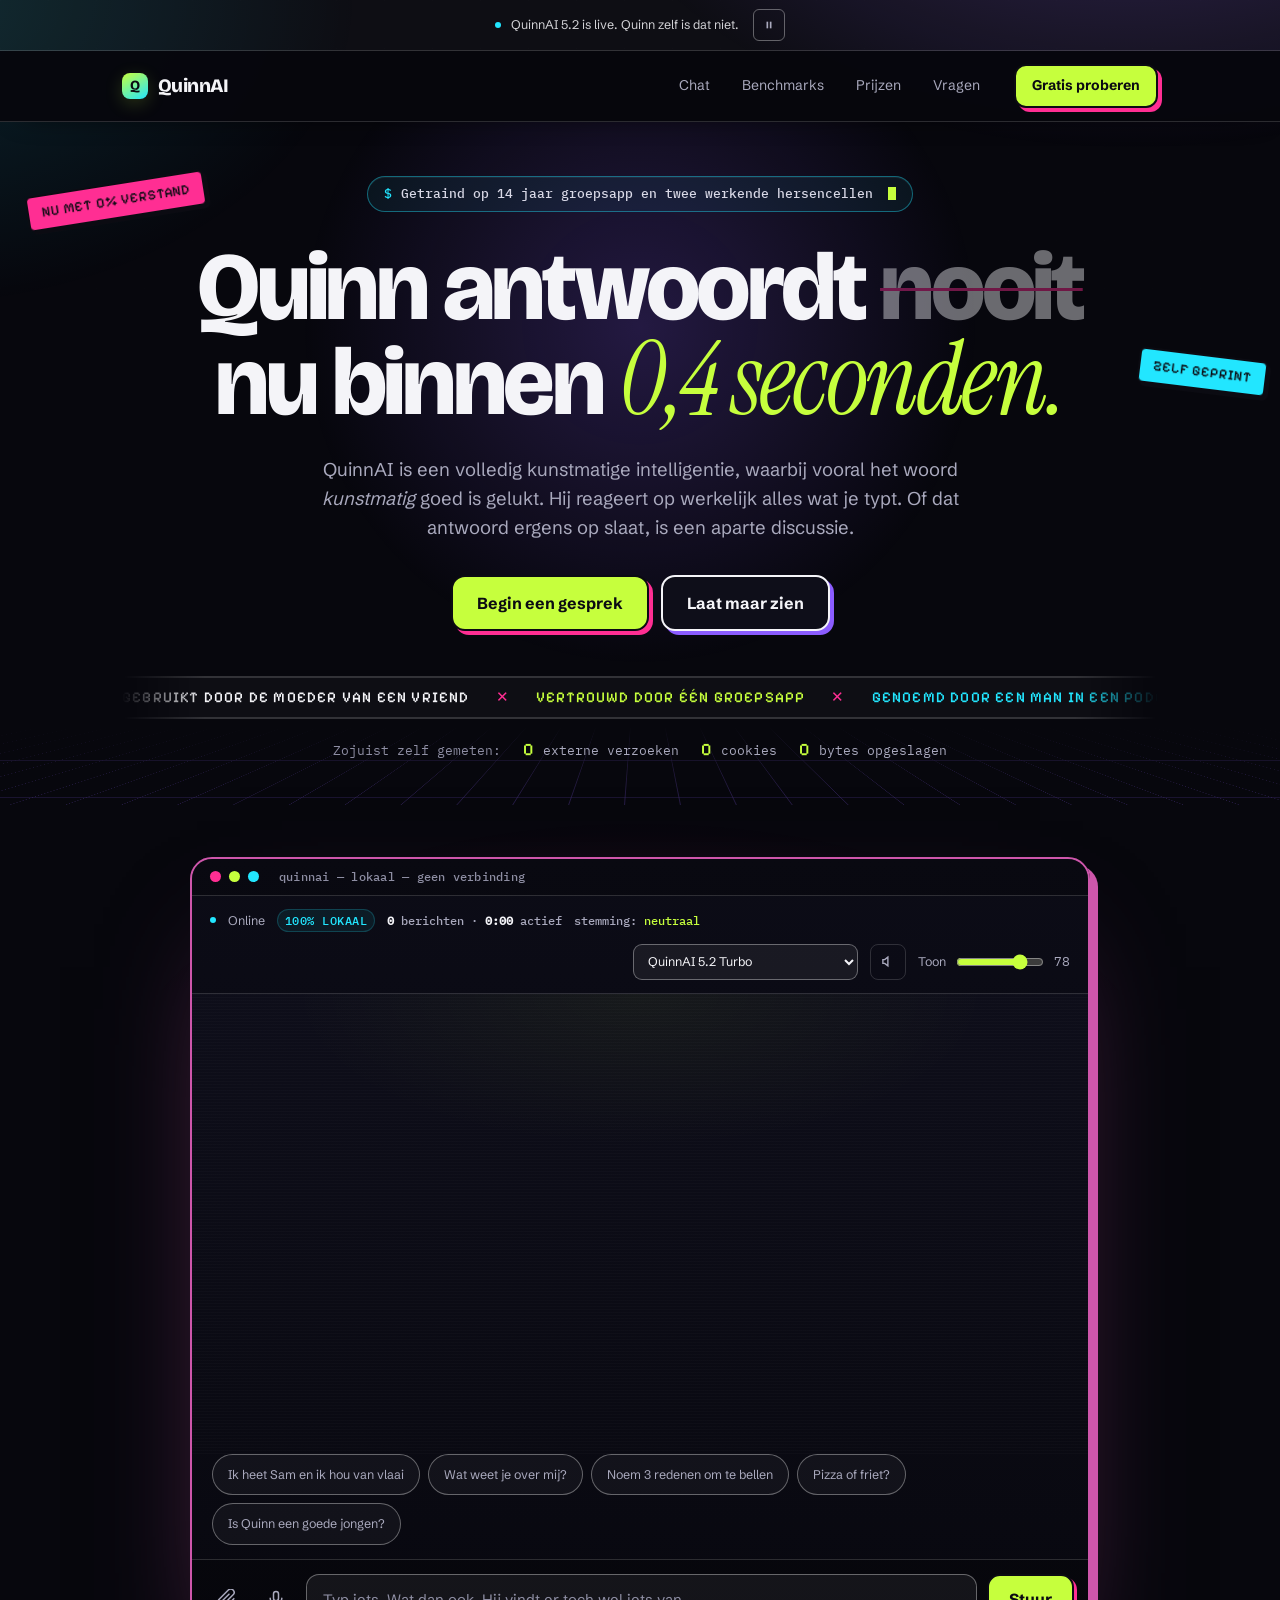
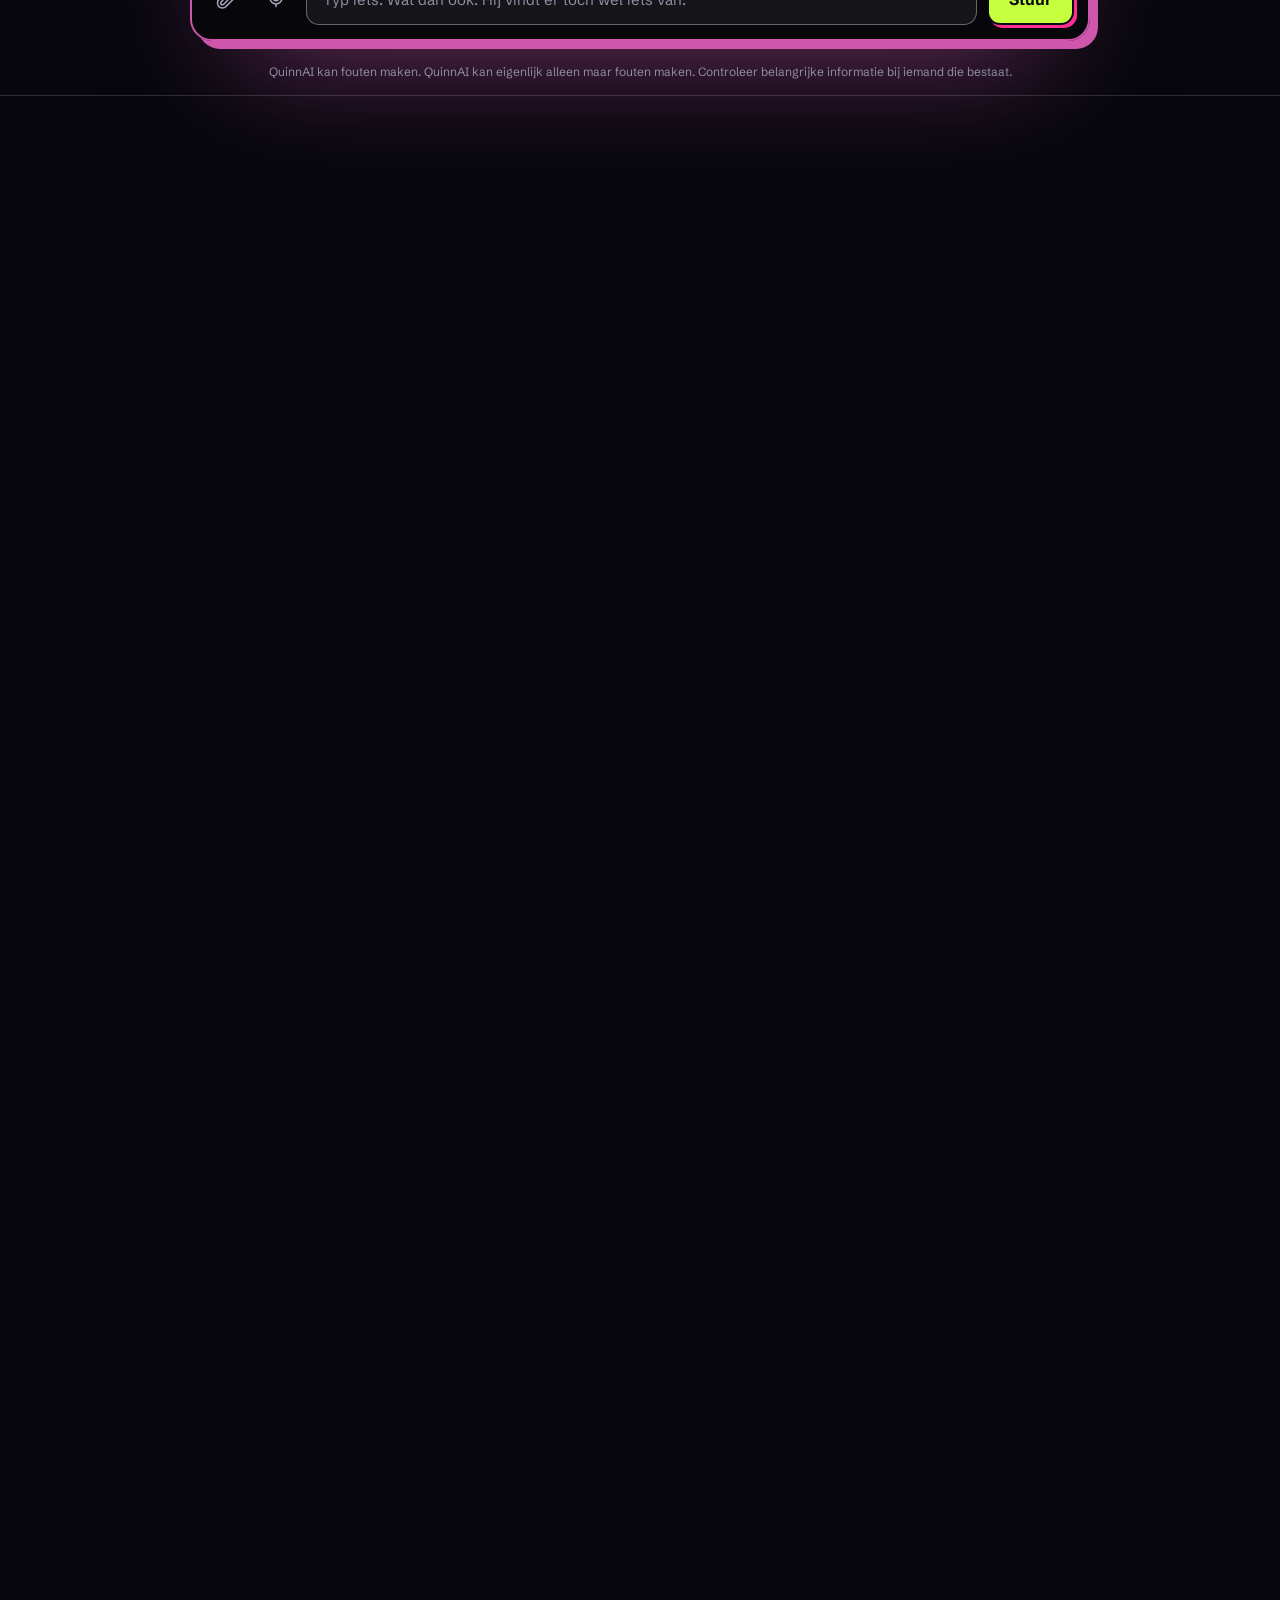
==== commit 475ea03a: "Algemene voorwaarden, privacyverklaring en cookiepagina toegevoegd Drie statische pagina's (legal.cs" ====
--- a/index.html
+++ b/index.html
@@ -275,6 +275,12 @@
       <a href="#vragen">Vragen</a>
     </nav>
 
+    <nav aria-label="Juridisch" class="footer-nav footer-legal">
+      <a href="/voorwaarden">Algemene voorwaarden</a>
+      <a href="/privacy">Privacyverklaring</a>
+      <a href="/cookies">Cookies</a>
+    </nav>
+
     <div class="badges">
       <span class="badge">ISO 9001 — zelf geprint</span>
       <span class="badge">AVG-proof — we slaan niks op, want dat kunnen we niet</span>
